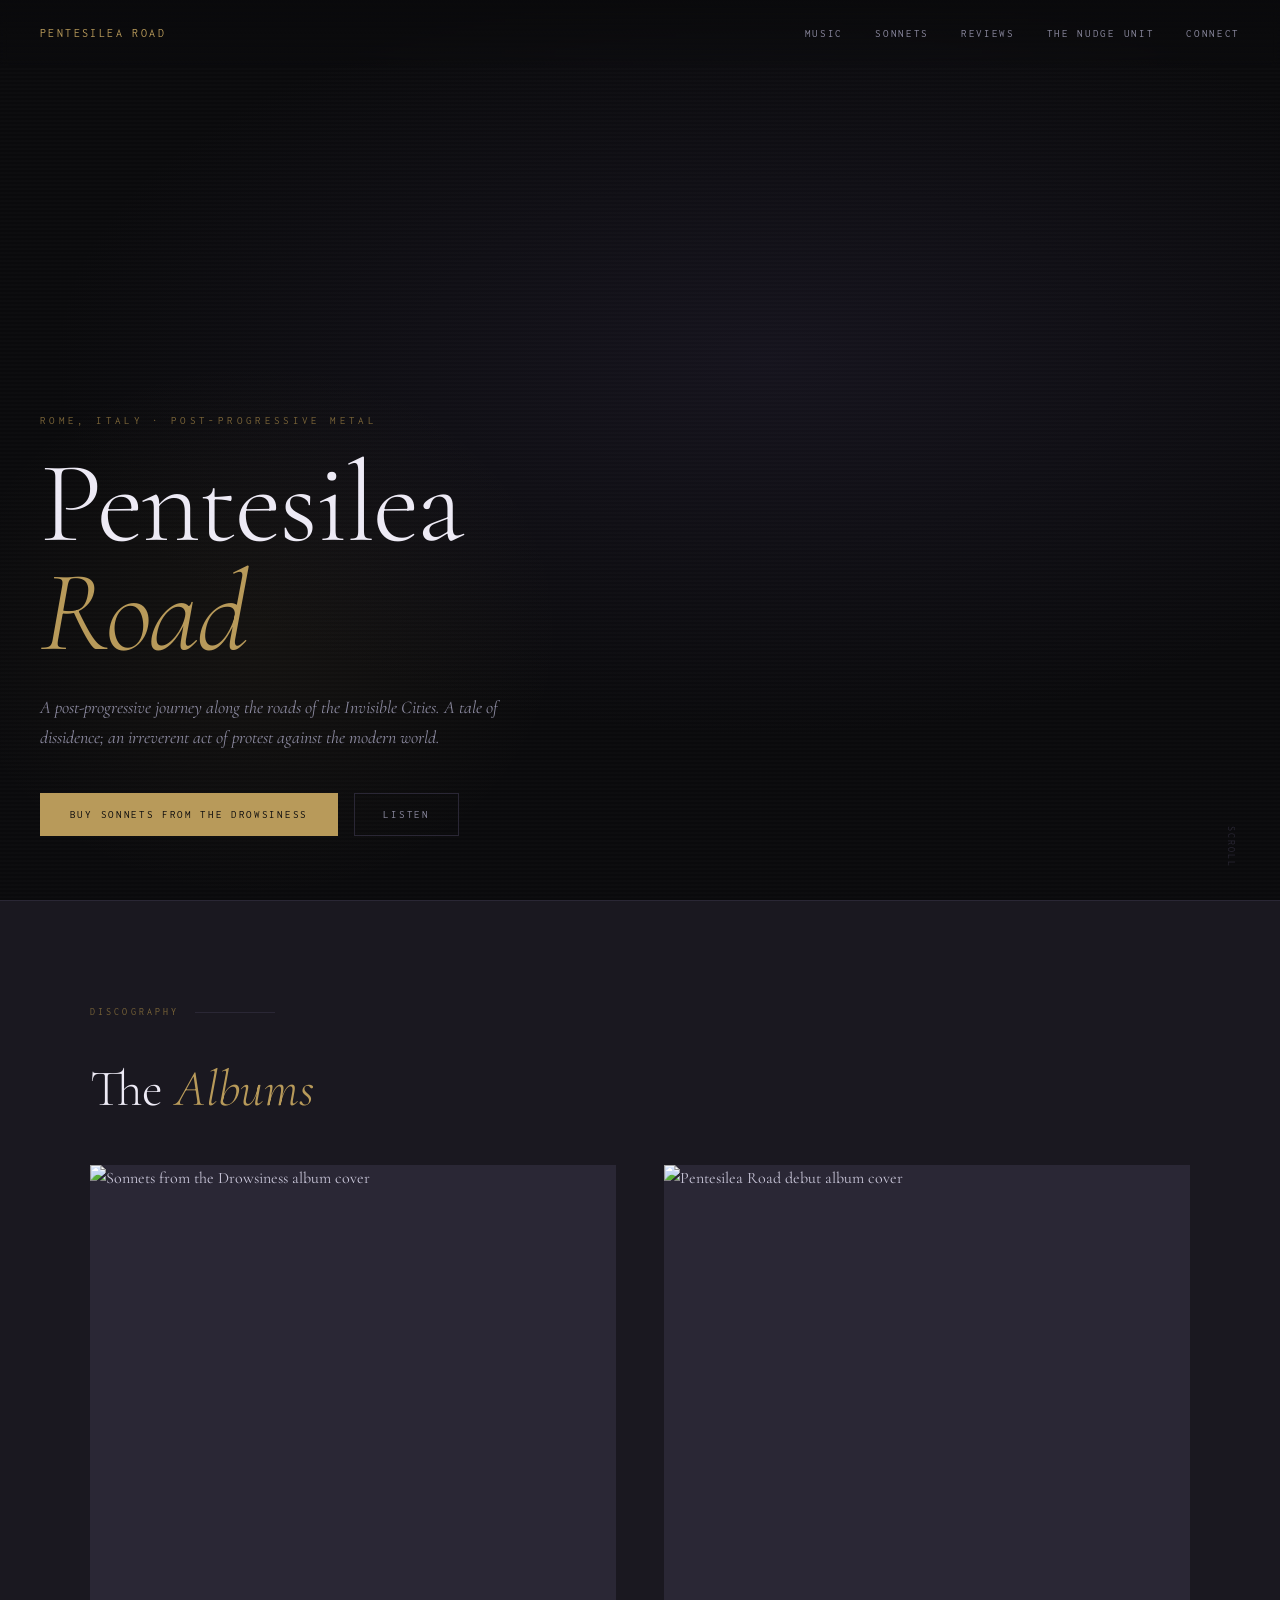
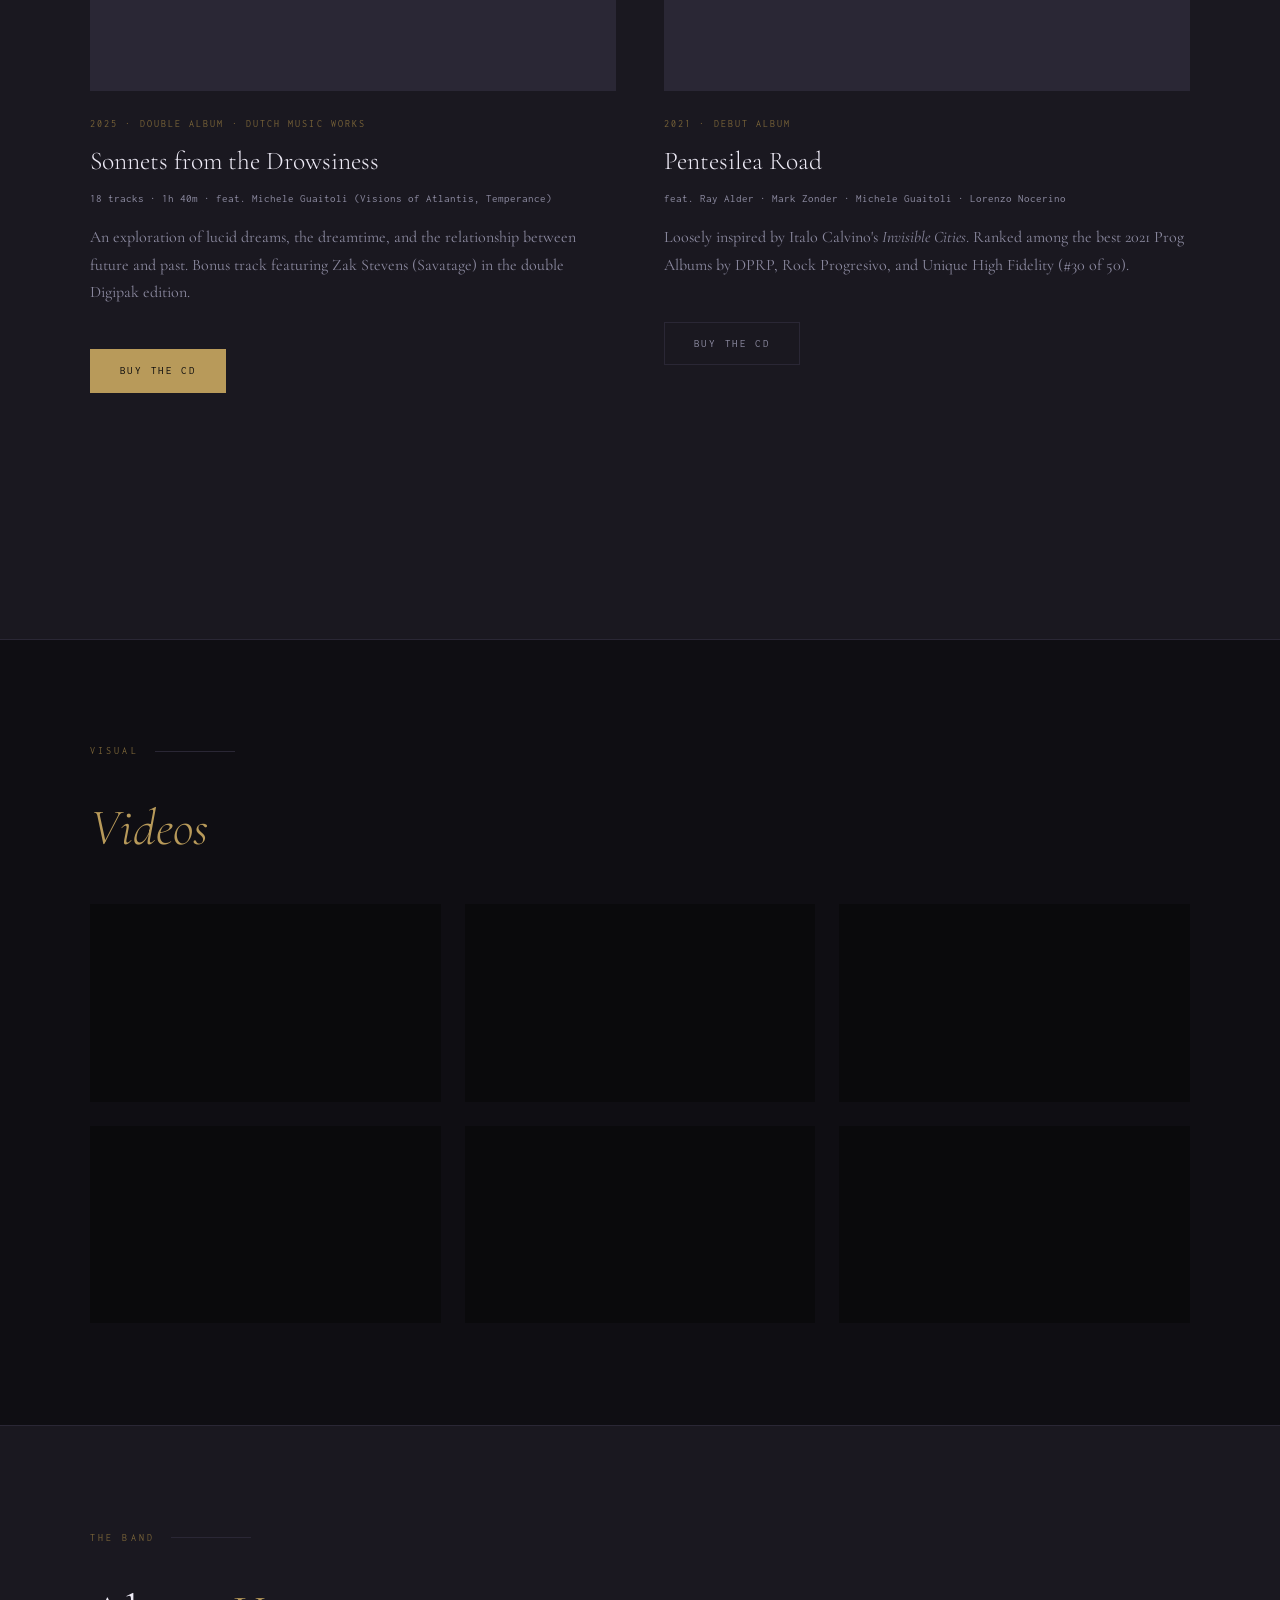
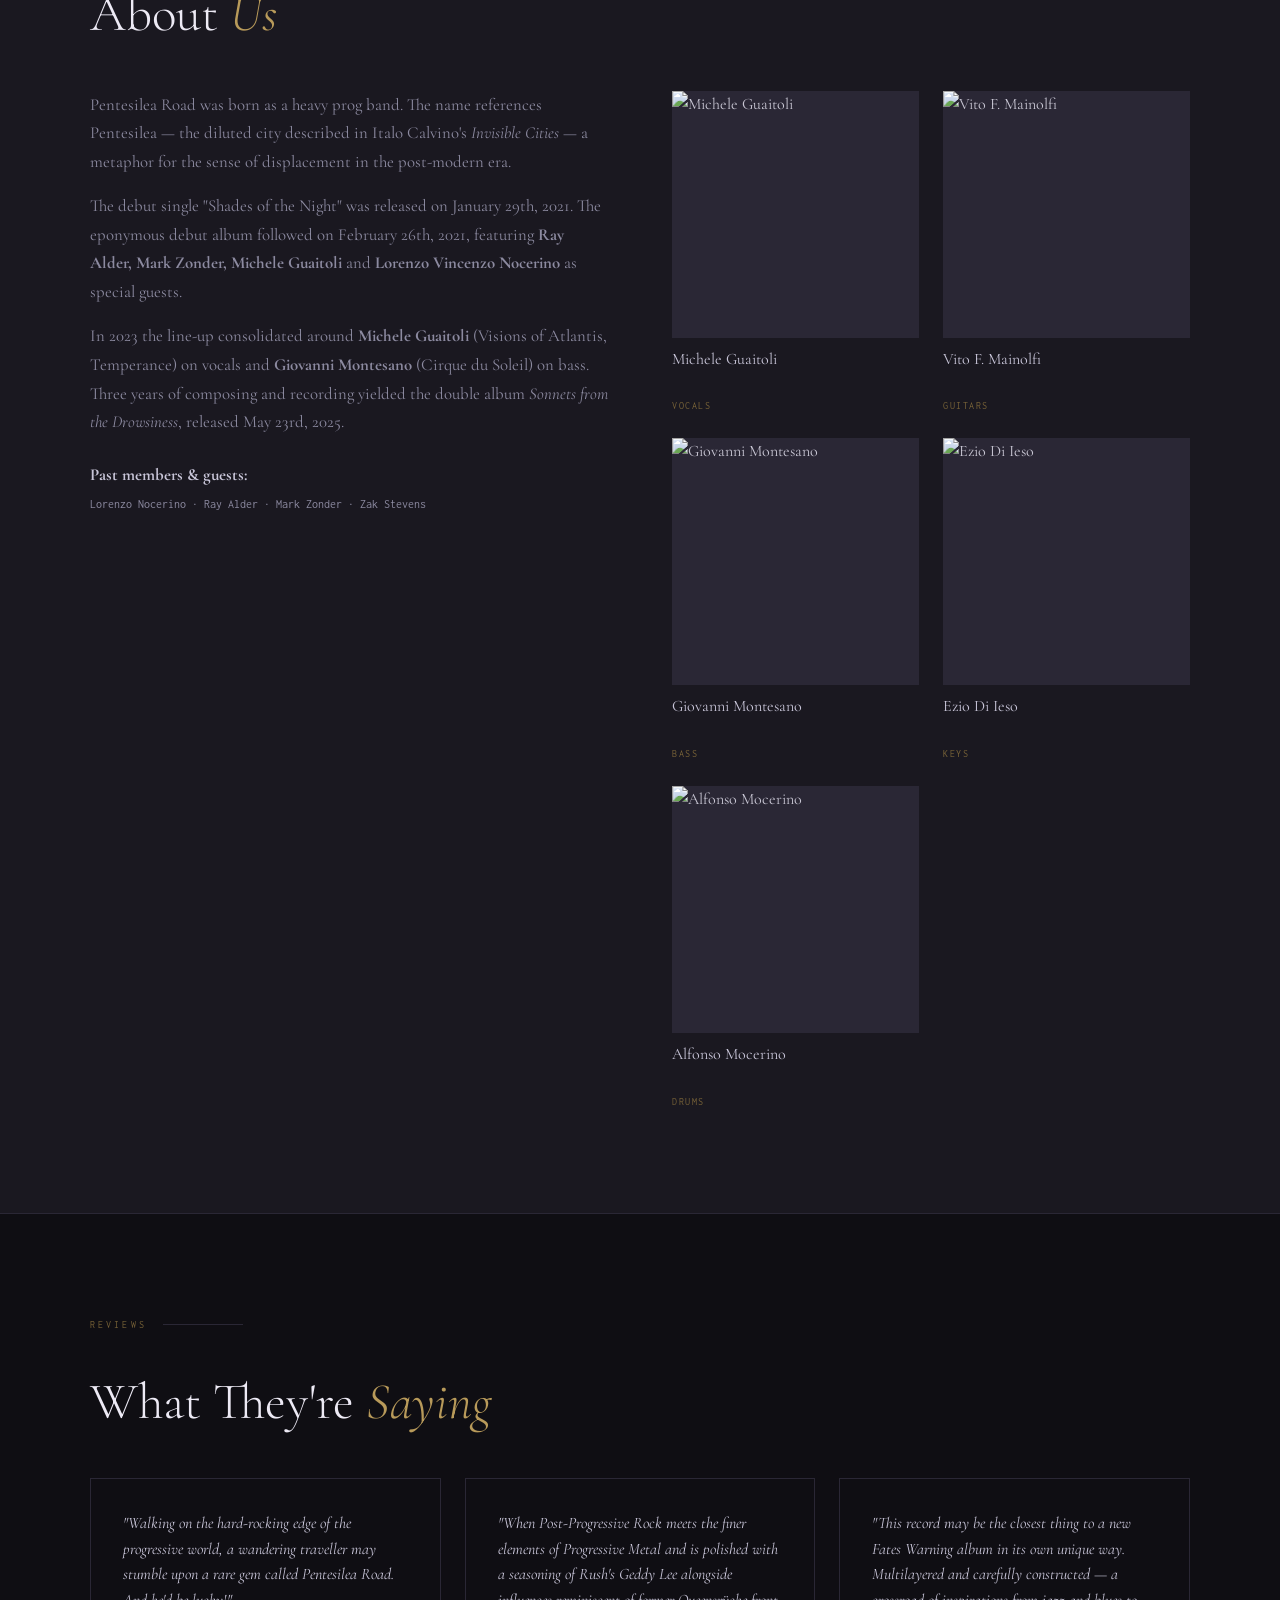
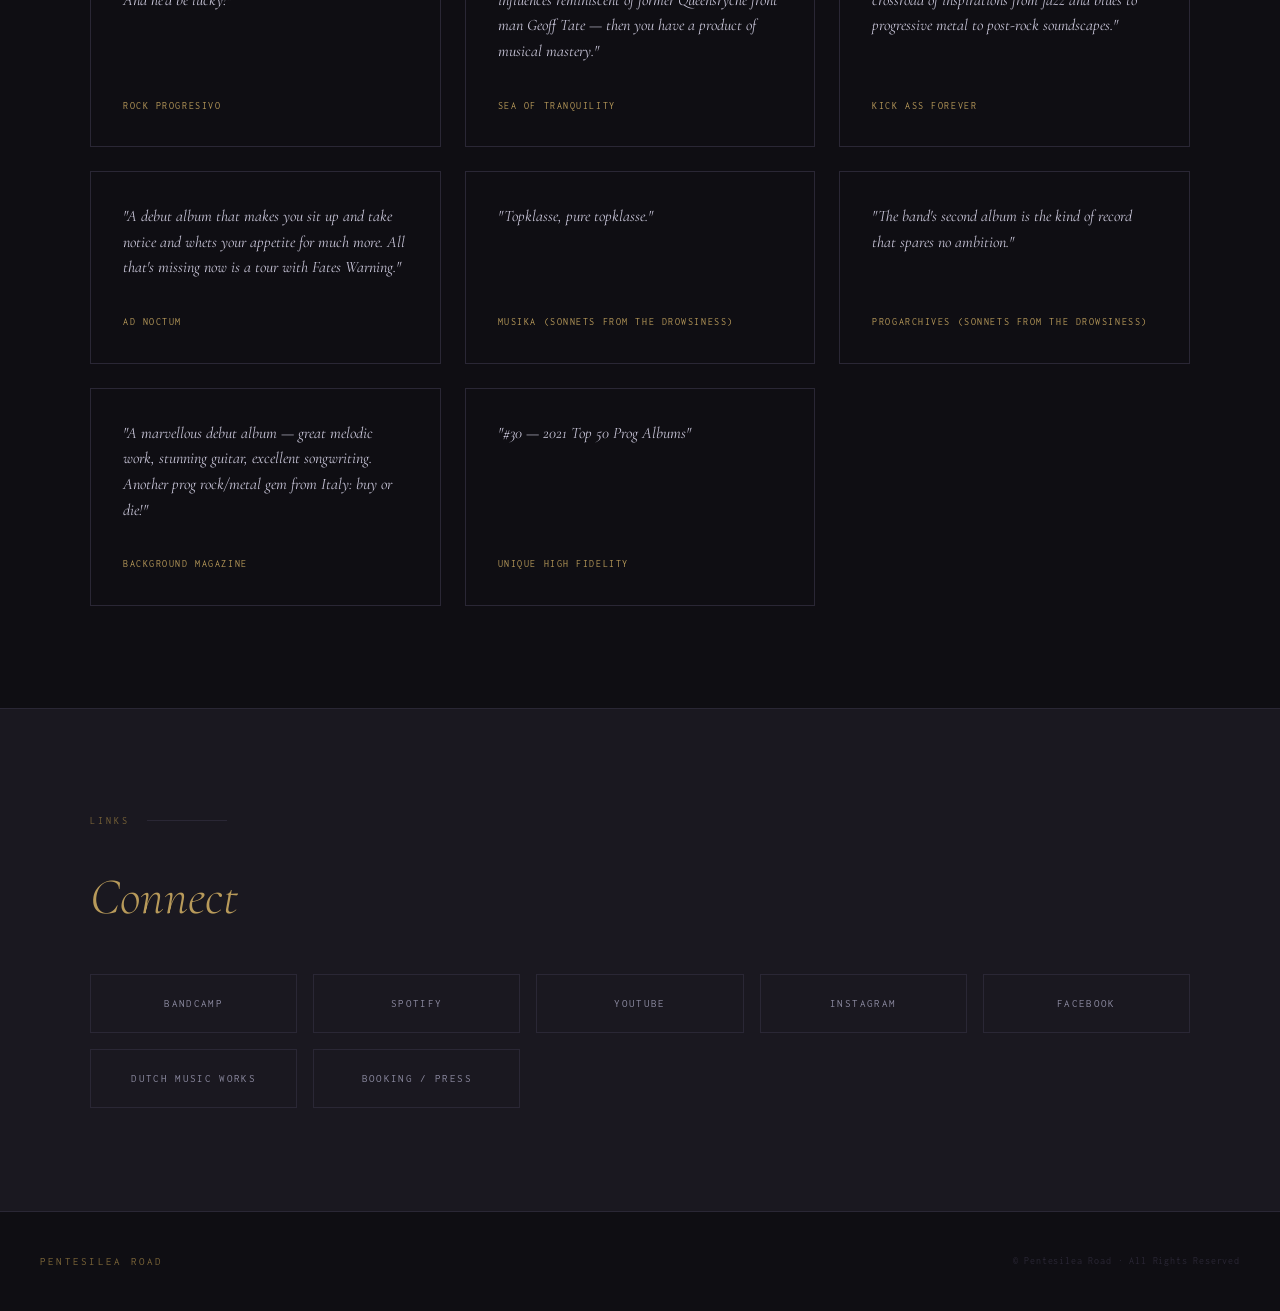
==== index.html @ 04c67baa "Add files via upload" ====
<!DOCTYPE html>
<html lang="en">
<head>
  <meta charset="UTF-8" />
  <meta name="viewport" content="width=device-width, initial-scale=1.0" />
  <meta name="description" content="Pentesilea Road — Post-progressive metal from Rome, Italy. A journey along the roads of the Invisible Cities." />
  <meta property="og:title" content="Pentesilea Road" />
  <meta property="og:description" content="A post-progressive journey along the roads of the Invisible Cities." />
  <title>Pentesilea Road</title>

  <link rel="preconnect" href="https://fonts.googleapis.com" />
  <link rel="preconnect" href="https://fonts.gstatic.com" crossorigin />
  <link href="https://fonts.googleapis.com/css2?family=Cormorant+Garamond:ital,wght@0,300;0,400;0,600;1,300;1,400&family=Inconsolata:wght@300;400&display=swap" rel="stylesheet" />

  <style>
    /* ── TOKENS ── */
    :root {
      --ink:      #0a0a0c;
      --paper:    #0f0e13;
      --mist:     #1a1820;
      --ghost:    #2a2735;
      --silver:   #8c8aa0;
      --pale:     #c8c5d8;
      --white:    #edeaf5;
      --gold:     #b89a5a;
      --gold-dim: #7a6438;
      --accent:   #4a3f6b;

      --serif:  'Cormorant Garamond', Georgia, serif;
      --mono:   'Inconsolata', monospace;

      --gap: clamp(3rem, 8vw, 7rem);
    }

    /* ── RESET ── */
    *, *::before, *::after { box-sizing: border-box; margin: 0; padding: 0; }
    html { scroll-behavior: smooth; }
    body {
      background: var(--paper);
      color: var(--pale);
      font-family: var(--serif);
      font-size: clamp(1rem, 1.1vw, 1.15rem);
      line-height: 1.7;
      -webkit-font-smoothing: antialiased;
    }
    img { display: block; max-width: 100%; }
    a { color: var(--gold); text-decoration: none; transition: color .2s; }
    a:hover { color: var(--white); }

    /* ── NAV ── */
    nav {
      position: fixed; top: 0; left: 0; right: 0; z-index: 100;
      display: flex; align-items: center; justify-content: space-between;
      padding: 1.2rem 2.5rem;
      background: linear-gradient(to bottom, rgba(10,10,12,.95) 0%, transparent 100%);
      backdrop-filter: blur(4px);
    }
    .nav-logo {
      font-family: var(--mono);
      font-size: .75rem;
      letter-spacing: .2em;
      text-transform: uppercase;
      color: var(--gold);
    }
    .nav-links {
      display: flex; gap: 2rem; list-style: none;
    }
    .nav-links a {
      font-family: var(--mono);
      font-size: .7rem;
      letter-spacing: .15em;
      text-transform: uppercase;
      color: var(--silver);
    }
    .nav-links a:hover { color: var(--white); }

    /* ── HERO ── */
    #hero {
      min-height: 100svh;
      display: flex; flex-direction: column;
      justify-content: flex-end;
      padding: 0 2.5rem 4rem;
      position: relative;
      overflow: hidden;
    }
    .hero-bg {
      position: absolute; inset: 0;
      background:
        radial-gradient(ellipse 80% 60% at 60% 40%, rgba(74,63,107,.18) 0%, transparent 70%),
        radial-gradient(ellipse 40% 50% at 20% 70%, rgba(184,154,90,.06) 0%, transparent 60%),
        var(--ink);
    }
    /* Subtle animated shimmer */
    .hero-bg::after {
      content: '';
      position: absolute; inset: 0;
      background: repeating-linear-gradient(
        0deg,
        transparent,
        transparent 2px,
        rgba(255,255,255,.012) 2px,
        rgba(255,255,255,.012) 4px
      );
      pointer-events: none;
    }
    .hero-content { position: relative; max-width: 900px; }
    .hero-eyebrow {
      font-family: var(--mono);
      font-size: .7rem;
      letter-spacing: .3em;
      text-transform: uppercase;
      color: var(--gold-dim);
      margin-bottom: 1.2rem;
    }
    h1 {
      font-size: clamp(3.5rem, 9vw, 8rem);
      font-weight: 300;
      line-height: .95;
      letter-spacing: -.02em;
      color: var(--white);
      margin-bottom: 1.5rem;
    }
    h1 em {
      font-style: italic;
      color: var(--gold);
    }
    .hero-tagline {
      font-size: clamp(1rem, 1.4vw, 1.25rem);
      font-style: italic;
      color: var(--silver);
      max-width: 520px;
      margin-bottom: 2.5rem;
    }
    .hero-ctas { display: flex; gap: 1rem; flex-wrap: wrap; }
    .btn {
      display: inline-block;
      padding: .7rem 1.8rem;
      font-family: var(--mono);
      font-size: .7rem;
      letter-spacing: .15em;
      text-transform: uppercase;
      border: 1px solid;
      transition: background .2s, color .2s, border-color .2s;
    }
    .btn-primary {
      background: var(--gold);
      border-color: var(--gold);
      color: var(--ink);
    }
    .btn-primary:hover {
      background: var(--white);
      border-color: var(--white);
      color: var(--ink);
    }
    .btn-ghost {
      background: transparent;
      border-color: var(--ghost);
      color: var(--silver);
    }
    .btn-ghost:hover {
      border-color: var(--pale);
      color: var(--white);
    }
    .hero-scroll {
      position: absolute; bottom: 2rem; right: 2.5rem;
      font-family: var(--mono); font-size: .65rem;
      letter-spacing: .2em; text-transform: uppercase;
      color: var(--ghost);
      writing-mode: vertical-rl;
    }

    /* ── SECTIONS ── */
    section { padding: var(--gap) 2.5rem; }
    .section-inner { max-width: 1100px; margin: 0 auto; }
    .section-label {
      font-family: var(--mono);
      font-size: .65rem;
      letter-spacing: .3em;
      text-transform: uppercase;
      color: var(--gold-dim);
      margin-bottom: 2.5rem;
      display: flex; align-items: center; gap: 1rem;
    }
    .section-label::after {
      content: '';
      flex: 1; max-width: 80px;
      height: 1px;
      background: var(--ghost);
    }
    h2 {
      font-size: clamp(2rem, 4vw, 3.2rem);
      font-weight: 300;
      line-height: 1.1;
      color: var(--white);
      margin-bottom: 1.5rem;
    }
    h2 em { font-style: italic; color: var(--gold); }
    h3 {
      font-size: clamp(1.1rem, 1.6vw, 1.4rem);
      font-weight: 400;
      color: var(--pale);
      margin-bottom: .5rem;
    }
    p { color: var(--silver); margin-bottom: 1rem; }
    p:last-child { margin-bottom: 0; }

    /* divider */
    .divider {
      border: none;
      border-top: 1px solid var(--ghost);
      margin: 0;
    }

    /* ── ALBUMS ── */
    #music { background: var(--mist); }
    .albums-grid {
      display: grid;
      grid-template-columns: 1fr 1fr;
      gap: 3rem;
      margin-top: 3rem;
    }
    .album-card { display: flex; flex-direction: column; gap: 1.5rem; }
    .album-cover {
      aspect-ratio: 1;
      background: var(--ghost);
      overflow: hidden;
      position: relative;
    }
    .album-cover img { width: 100%; height: 100%; object-fit: cover; transition: transform .4s; }
    .album-card:hover .album-cover img { transform: scale(1.03); }
    .album-tag {
      font-family: var(--mono);
      font-size: .65rem;
      letter-spacing: .2em;
      text-transform: uppercase;
      color: var(--gold-dim);
      margin-bottom: .4rem;
    }
    .album-title {
      font-size: clamp(1.3rem, 2vw, 1.9rem);
      font-weight: 300;
      color: var(--white);
      margin-bottom: .4rem;
    }
    .album-meta { font-family: var(--mono); font-size: .7rem; color: var(--silver); margin-bottom: 1rem; }

    /* Bandcamp embeds */
    .bc-embed { width: 100%; border: 0; background: transparent; }

    /* ── VIDEOS ── */
    #videos { background: var(--paper); }
    .videos-grid {
      display: grid;
      grid-template-columns: repeat(auto-fill, minmax(300px, 1fr));
      gap: 1.5rem;
      margin-top: 3rem;
    }
    .video-wrap {
      position: relative;
      padding-bottom: 56.25%;
      background: var(--ink);
    }
    .video-wrap iframe {
      position: absolute; inset: 0;
      width: 100%; height: 100%;
      border: 0;
    }

    /* ── ABOUT ── */
    #about { background: var(--mist); }
    .about-grid {
      display: grid;
      grid-template-columns: 1fr 1fr;
      gap: 4rem;
      align-items: start;
      margin-top: 3rem;
    }
    .about-text p { font-size: 1.05rem; }
    .members-grid {
      display: grid;
      grid-template-columns: 1fr 1fr;
      gap: 1.5rem;
    }
    .member { display: flex; flex-direction: column; gap: .5rem; }
    .member-photo {
      aspect-ratio: 1;
      background: var(--ghost);
      overflow: hidden;
    }
    .member-photo img { width: 100%; height: 100%; object-fit: cover; filter: grayscale(30%); transition: filter .3s; }
    .member:hover .member-photo img { filter: grayscale(0%); }
    .member-name {
      font-size: 1rem;
      font-weight: 400;
      color: var(--pale);
    }
    .member-role {
      font-family: var(--mono);
      font-size: .65rem;
      letter-spacing: .15em;
      text-transform: uppercase;
      color: var(--gold-dim);
    }

    /* ── PRESS ── */
    #press { background: var(--paper); }
    .reviews-grid {
      display: grid;
      grid-template-columns: repeat(auto-fill, minmax(320px, 1fr));
      gap: 1.5rem;
      margin-top: 3rem;
    }
    .review-card {
      border: 1px solid var(--ghost);
      padding: 2rem;
      display: flex;
      flex-direction: column;
      gap: 1rem;
      transition: border-color .2s;
    }
    .review-card:hover { border-color: var(--accent); }
    .review-quote {
      font-style: italic;
      color: var(--pale);
      font-size: 1rem;
      line-height: 1.6;
      flex: 1;
    }
    .review-source {
      font-family: var(--mono);
      font-size: .65rem;
      letter-spacing: .15em;
      text-transform: uppercase;
      color: var(--gold-dim);
    }

    /* ── LINKS / CONNECT ── */
    #connect { background: var(--mist); }
    .connect-grid {
      display: grid;
      grid-template-columns: repeat(auto-fill, minmax(180px, 1fr));
      gap: 1rem;
      margin-top: 3rem;
    }
    .connect-link {
      display: flex;
      align-items: center;
      justify-content: center;
      padding: 1.2rem;
      border: 1px solid var(--ghost);
      font-family: var(--mono);
      font-size: .7rem;
      letter-spacing: .12em;
      text-transform: uppercase;
      color: var(--silver);
      transition: border-color .2s, color .2s, background .2s;
      text-align: center;
    }
    .connect-link:hover {
      border-color: var(--gold-dim);
      color: var(--gold);
      background: rgba(184,154,90,.05);
    }

    /* ── FOOTER ── */
    footer {
      padding: 2.5rem;
      display: flex;
      align-items: center;
      justify-content: space-between;
      flex-wrap: wrap;
      gap: 1rem;
      border-top: 1px solid var(--ghost);
    }
    .footer-logo {
      font-family: var(--mono);
      font-size: .7rem;
      letter-spacing: .2em;
      text-transform: uppercase;
      color: var(--gold-dim);
    }
    .footer-note {
      font-family: var(--mono);
      font-size: .65rem;
      color: var(--ghost);
      letter-spacing: .08em;
    }

    /* ── RESPONSIVE ── */
    @media (max-width: 768px) {
      nav { padding: 1rem 1.2rem; }
      .nav-links { display: none; }
      section { padding: var(--gap) 1.2rem; }
      h1 { font-size: clamp(2.8rem, 12vw, 5rem); }
      .albums-grid { grid-template-columns: 1fr; }
      .about-grid { grid-template-columns: 1fr; }
      .members-grid { grid-template-columns: 1fr 1fr; }
      footer { flex-direction: column; align-items: flex-start; }
    }

    @media (prefers-reduced-motion: reduce) {
      * { transition: none !important; }
    }
  </style>
</head>
<body>

  <!-- NAV -->
  <nav>
    <span class="nav-logo">Pentesilea Road</span>
    <ul class="nav-links">
      <li><a href="#music">Music</a></li>
      <li><a href="sonnets.html">Sonnets</a></li>
      <li><a href="reviews.html">Reviews</a></li>
      <li><a href="nudge.html">The Nudge Unit</a></li>
      <li><a href="#connect">Connect</a></li>
    </ul>
  </nav>

  <!-- HERO -->
  <section id="hero">
    <div class="hero-bg"></div>
    <div class="hero-content">
      <p class="hero-eyebrow">Rome, Italy · Post-Progressive Metal</p>
      <h1>Pentesilea<br /><em>Road</em></h1>
      <p class="hero-tagline">A post-progressive journey along the roads of the Invisible Cities. A tale of dissidence; an irreverent act of protest against the modern world.</p>
      <div class="hero-ctas">
        <a href="https://tinyurl.com/23d5h2vu" class="btn btn-primary" target="_blank" rel="noopener">Buy Sonnets from the Drowsiness</a>
        <a href="#music" class="btn btn-ghost">Listen</a>
      </div>
    </div>
    <span class="hero-scroll">Scroll</span>
  </section>

  <hr class="divider" />

  <!-- MUSIC -->
  <section id="music">
    <div class="section-inner">
      <p class="section-label">Discography</p>
      <h2>The <em>Albums</em></h2>

      <div class="albums-grid">

        <!-- Album 2 -->
        <div class="album-card">
          <div class="album-cover">
            <img
              src="https://images.zoogletools.com/s:bzglfiles/u/860044/b3a50602b70fbba08e88006e8df9d8318555b985/original/copertina-firmares.jpg/!!/b%3AW1sicmVzaXplIixbNjAwLG51bGwseyJ3aXRob3V0RW5sYXJnZW1lbnQiOnRydWUsImZpdCI6Im91dHNpZGUifV1dXQ%3D%3D/meta%3AeyJzcmNCdWNrZXQiOiJiemdsZmlsZXMifQ%3D%3D.jpg"
              alt="Sonnets from the Drowsiness album cover"
              loading="lazy"
            />
          </div>
          <div>
            <p class="album-tag">2025 · Double Album · Dutch Music Works</p>
            <p class="album-title">Sonnets from the Drowsiness</p>
            <p class="album-meta">18 tracks · 1h 40m · feat. Michele Guaitoli (Visions of Atlantis, Temperance)</p>
            <p>An exploration of lucid dreams, the dreamtime, and the relationship between future and past. Bonus track featuring Zak Stevens (Savatage) in the double Digipak edition.</p>
            <br />
            <a href="https://tinyurl.com/23d5h2vu" class="btn btn-primary" target="_blank" rel="noopener">Buy the CD</a>
          </div>
          <!-- Bandcamp embed – Sonnets from the Drowsiness -->
          <iframe class="bc-embed" style="height:120px;"
            src="https://bandcamp.com/EmbeddedPlayer/album=3432744197/size=large/bgcol=0f0e13/linkcol=b89a5a/tracklist=false/artwork=none/transparent=true/"
            seamless>
            <a href="https://pentesilearoad.bandcamp.com/album/sonnets-from-the-drowsiness">Sonnets from the Drowsiness by Pentesilea Road</a>
          </iframe>
        </div>

        <!-- Album 1 -->
        <div class="album-card">
          <div class="album-cover">
            <img
              src="https://images.zoogletools.com/s:bzglfiles/u/860044/60381847bd4215fa5ab5c5ee4e37165676576313/original/pentesilea-road-cover-design-1font.jpg/!!/b%3AW1sicmVzaXplIiwxMDAwXSxbIm1heCJdLFsid2UiXV0%3D/meta%3AeyJzcmNCdWNrZXQiOiJiemdsZmlsZXMifQ%3D%3D.jpg"
              alt="Pentesilea Road debut album cover"
              loading="lazy"
            />
          </div>
          <div>
            <p class="album-tag">2021 · Debut Album</p>
            <p class="album-title">Pentesilea Road</p>
            <p class="album-meta">feat. Ray Alder · Mark Zonder · Michele Guaitoli · Lorenzo Nocerino</p>
            <p>Loosely inspired by Italo Calvino's <em>Invisible Cities</em>. Ranked among the best 2021 Prog Albums by DPRP, Rock Progresivo, and Unique High Fidelity (#30 of 50).</p>
            <br />
            <a href="https://tinyurl.com/sk8wsvej" class="btn btn-ghost" target="_blank" rel="noopener">Buy the CD</a>
          </div>
          <!-- Bandcamp embed – debut -->
          <iframe class="bc-embed" style="height:120px;"
            src="https://bandcamp.com/EmbeddedPlayer/album=2690175600/size=large/bgcol=0f0e13/linkcol=b89a5a/tracklist=false/artwork=none/transparent=true/"
            seamless>
            <a href="https://pentesilearoad.bandcamp.com/album/pentesilea-road-2">Pentesilea Road by Pentesilea Road</a>
          </iframe>
        </div>

      </div>
    </div>
  </section>

  <hr class="divider" />

  <!-- VIDEOS -->
  <section id="videos">
    <div class="section-inner">
      <p class="section-label">Visual</p>
      <h2><em>Videos</em></h2>
      <div class="videos-grid">
        <div class="video-wrap">
          <iframe src="https://www.youtube.com/embed/WJPYVXyst-4" title="Echo of Silence" allowfullscreen loading="lazy"></iframe>
        </div>
        <div class="video-wrap">
          <iframe src="https://www.youtube.com/embed/Q58lrtntFLg" title="The Geometry of Nothing" allowfullscreen loading="lazy"></iframe>
        </div>
        <div class="video-wrap">
          <iframe src="https://www.youtube.com/embed/pPWHBMdlcDg" title="Worlds Apart" allowfullscreen loading="lazy"></iframe>
        </div>
        <div class="video-wrap">
          <iframe src="https://www.youtube.com/embed/VOG1pY7KmU4" title="Pentesilea Road video" allowfullscreen loading="lazy"></iframe>
        </div>
        <div class="video-wrap">
          <iframe src="https://www.youtube.com/embed/o7Qin9us2KM" title="Pentesilea Road video 2" allowfullscreen loading="lazy"></iframe>
        </div>
        <div class="video-wrap">
          <iframe src="https://www.youtube.com/embed/seHGbrCImj4" title="Pentesilea Road video 3" allowfullscreen loading="lazy"></iframe>
        </div>
      </div>
    </div>
  </section>

  <hr class="divider" />

  <!-- ABOUT -->
  <section id="about">
    <div class="section-inner">
      <p class="section-label">The Band</p>
      <h2>About <em>Us</em></h2>
      <div class="about-grid">
        <div class="about-text">
          <p>Pentesilea Road was born as a heavy prog band. The name references Pentesilea — the diluted city described in Italo Calvino's <em>Invisible Cities</em> — a metaphor for the sense of displacement in the post-modern era.</p>
          <p>The debut single "Shades of the Night" was released on January 29th, 2021. The eponymous debut album followed on February 26th, 2021, featuring <strong>Ray Alder, Mark Zonder, Michele Guaitoli</strong> and <strong>Lorenzo Vincenzo Nocerino</strong> as special guests.</p>
          <p>In 2023 the line-up consolidated around <strong>Michele Guaitoli</strong> (Visions of Atlantis, Temperance) on vocals and <strong>Giovanni Montesano</strong> (Cirque du Soleil) on bass. Three years of composing and recording yielded the double album <em>Sonnets from the Drowsiness</em>, released May 23rd, 2025.</p>
          <p style="margin-top:1.5rem;">
            <strong style="color:var(--pale);">Past members &amp; guests:</strong><br />
            <span style="font-family:var(--mono);font-size:.75rem;color:var(--silver);">Lorenzo Nocerino · Ray Alder · Mark Zonder · Zak Stevens</span>
          </p>
        </div>
        <div class="members-grid">
          <div class="member">
            <div class="member-photo">
              <img src="https://images.zoogletools.com/s:bzglfiles/u/860044/aa412afa196dfb5394b52677633bf2da2cb2d392/original/michele-b-w-retouch.jpg/!!/b%3AW1siZXh0cmFjdCIseyJsZWZ0Ijo5LCJ0b3AiOjM5MSwid2lkdGgiOjMyMzQsImhlaWdodCI6MzIzNH1dLFsicmVzaXplIiwzMzBdLFsibWF4Il0sWyJ3ZSJdXQ%3D%3D/meta%3AeyJzcmNCdWNrZXQiOiJiemdsZmlsZXMifQ%3D%3D.jpg" alt="Michele Guaitoli" loading="lazy" />
            </div>
            <p class="member-name">Michele Guaitoli</p>
            <p class="member-role">Vocals</p>
          </div>
          <div class="member">
            <div class="member-photo">
              <img src="https://images.zoogletools.com/s:bzglfiles/u/860044/a7c5e1de6d5e96f5c92dbf3f3cdd8d3beb3390ff/original/vito2.jpg/!!/b%3AW1siZXh0cmFjdCIseyJsZWZ0IjozMjksInRvcCI6MCwid2lkdGgiOjEwNjYsImhlaWdodCI6MTA2Nn1dLFsicmVzaXplIiwzMzBdLFsibWF4Il0sWyJ3ZSJdXQ%3D%3D/meta%3AeyJzcmNCdWNrZXQiOiJiemdsZmlsZXMifQ%3D%3D.jpg" alt="Vito F. Mainolfi" loading="lazy" />
            </div>
            <p class="member-name">Vito F. Mainolfi</p>
            <p class="member-role">Guitars</p>
          </div>
          <div class="member">
            <div class="member-photo">
              <img src="https://images.zoogletools.com/s:bzglfiles/u/860044/e4ba51d1e04f813c9b0f95758c4548e69f94d3cc/original/giovanni1.jpg/!!/b%3AW1siZXh0cmFjdCIseyJsZWZ0IjoyNjcsInRvcCI6MCwid2lkdGgiOjEwNjYsImhlaWdodCI6MTA2Nn1dLFsicmVzaXplIiwzMzBdLFsibWF4Il0sWyJ3ZSJdXQ%3D%3D/meta%3AeyJzcmNCdWNrZXQiOiJiemdsZmlsZXMifQ%3D%3D.jpg" alt="Giovanni Montesano" loading="lazy" />
            </div>
            <p class="member-name">Giovanni Montesano</p>
            <p class="member-role">Bass</p>
          </div>
          <div class="member">
            <div class="member-photo">
              <img src="https://images.zoogletools.com/s:bzglfiles/u/860044/b37bc377e107bbc69d8f41c84bc4a30ca47b6f8b/original/img-0123.jpg/!!/b%3AW1siZXh0cmFjdCIseyJsZWZ0IjoyNTQsInRvcCI6MTUxOCwid2lkdGgiOjQ2MTYsImhlaWdodCI6NDYxNn1dLFsicmVzaXplIiwzMzBdLFsibWF4Il0sWyJ3ZSJdXQ%3D%3D/meta%3AeyJzcmNCdWNrZXQiOiJiemdsZmlsZXMifQ%3D%3D.jpg" alt="Ezio Di Ieso" loading="lazy" />
            </div>
            <p class="member-name">Ezio Di Ieso</p>
            <p class="member-role">Keys</p>
          </div>
          <div class="member">
            <div class="member-photo">
              <img src="https://images.zoogletools.com/s:bzglfiles/u/860044/52d69c6560690f161fb3267b08a2d24e4a0bcc01/original/alfo1.jpg/!!/b%3AW1siZXh0cmFjdCIseyJsZWZ0IjoxMDMyLCJ0b3AiOjQ1NSwid2lkdGgiOjI0ODQsImhlaWdodCI6MjQ4NH1dLFsicmVzaXplIiwzMzBdLFsibWF4Il0sWyJ3ZSJdXQ%3D%3D/meta%3AeyJzcmNCdWNrZXQiOiJiemdsZmlsZXMifQ%3D%3D.jpg" alt="Alfonso Mocerino" loading="lazy" />
            </div>
            <p class="member-name">Alfonso Mocerino</p>
            <p class="member-role">Drums</p>
          </div>
        </div>
      </div>
    </div>
  </section>

  <hr class="divider" />

  <!-- PRESS -->
  <section id="press">
    <div class="section-inner">
      <p class="section-label">Reviews</p>
      <h2>What They're <em>Saying</em></h2>
      <div class="reviews-grid">

        <div class="review-card">
          <p class="review-quote">"Walking on the hard-rocking edge of the progressive world, a wandering traveller may stumble upon a rare gem called Pentesilea Road. And he'd be lucky!"</p>
          <p class="review-source"><a href="https://www.musicarockprogresivo.wordpress.com/2021/11/30/pentesilea-road-pentesilea-road-album-review/" target="_blank" rel="noopener">Rock Progresivo</a></p>
        </div>

        <div class="review-card">
          <p class="review-quote">"When Post-Progressive Rock meets the finer elements of Progressive Metal and is polished with a seasoning of Rush's Geddy Lee alongside influences reminiscent of former Queensrÿche front man Geoff Tate — then you have a product of musical mastery."</p>
          <p class="review-source"><a href="https://www.seaoftranquility.org/reviews.php?op=showcontent&id=22905" target="_blank" rel="noopener">Sea of Tranquility</a></p>
        </div>

        <div class="review-card">
          <p class="review-quote">"This record may be the closest thing to a new Fates Warning album in its own unique way. Multilayered and carefully constructed — a crossroad of inspirations from jazz and blues to progressive metal to post-rock soundscapes."</p>
          <p class="review-source"><a href="https://kickassforever.com" target="_blank" rel="noopener">Kick Ass Forever</a></p>
        </div>

        <div class="review-card">
          <p class="review-quote">"A debut album that makes you sit up and take notice and whets your appetite for much more. All that's missing now is a tour with Fates Warning."</p>
          <p class="review-source"><a href="http://www.adnoctum.de" target="_blank" rel="noopener">Ad Noctum</a></p>
        </div>

        <div class="review-card">
          <p class="review-quote">"Topklasse, pure topklasse."</p>
          <p class="review-source"><a href="https://www.musika.be/2025/12/08/pentesilea-road-sonnets-from-the-drowsiness/" target="_blank" rel="noopener">Musika (Sonnets from the Drowsiness)</a></p>
        </div>

        <div class="review-card">
          <p class="review-quote">"The band's second album is the kind of record that spares no ambition."</p>
          <p class="review-source"><a href="https://www.progarchives.com/Review.asp?id=3221754" target="_blank" rel="noopener">Progarchives (Sonnets from the Drowsiness)</a></p>
        </div>

        <div class="review-card">
          <p class="review-quote">"A marvellous debut album — great melodic work, stunning guitar, excellent songwriting. Another prog rock/metal gem from Italy: buy or die!"</p>
          <p class="review-source"><a href="https://www.backgroundmagazine.nl/CDreviews/PentesileaRoadPentesileaRoad.html" target="_blank" rel="noopener">Background Magazine</a></p>
        </div>

        <div class="review-card">
          <p class="review-quote">"#30 — 2021 Top 50 Prog Albums"</p>
          <p class="review-source"><a href="https://uniquehighfidelity.wixsite.com/denimandleather/post/2021-top-50-prog-albums" target="_blank" rel="noopener">Unique High Fidelity</a></p>
        </div>

      </div>
    </div>
  </section>

  <hr class="divider" />

  <!-- CONNECT -->
  <section id="connect">
    <div class="section-inner">
      <p class="section-label">Links</p>
      <h2><em>Connect</em></h2>
      <div class="connect-grid">
        <a class="connect-link" href="https://pentesilearoad.bandcamp.com/" target="_blank" rel="noopener">Bandcamp</a>
        <a class="connect-link" href="https://open.spotify.com/artist/2dfuaABjoufPDGwPHAp090" target="_blank" rel="noopener">Spotify</a>
        <a class="connect-link" href="https://www.youtube.com/channel/UCKeoz8TsveQC6MOzQPysoKA" target="_blank" rel="noopener">YouTube</a>
        <a class="connect-link" href="https://instagram.com/pentesilearoad/" target="_blank" rel="noopener">Instagram</a>
        <a class="connect-link" href="https://www.facebook.com/pentesilearoad" target="_blank" rel="noopener">Facebook</a>
        <a class="connect-link" href="https://store.dutchmusicworks.com/product/pentesilea-road-sonnets-from-the-drowsiness-2cd" target="_blank" rel="noopener">Dutch Music Works</a>
        <a class="connect-link" href="mailto:info@pentesilearoad.com">Booking / Press</a>
      </div>
    </div>
  </section>

  <!-- FOOTER -->
  <footer>
    <span class="footer-logo">Pentesilea Road</span>
    <span class="footer-note">© Pentesilea Road · All Rights Reserved</span>
  </footer>

</body>
</html>
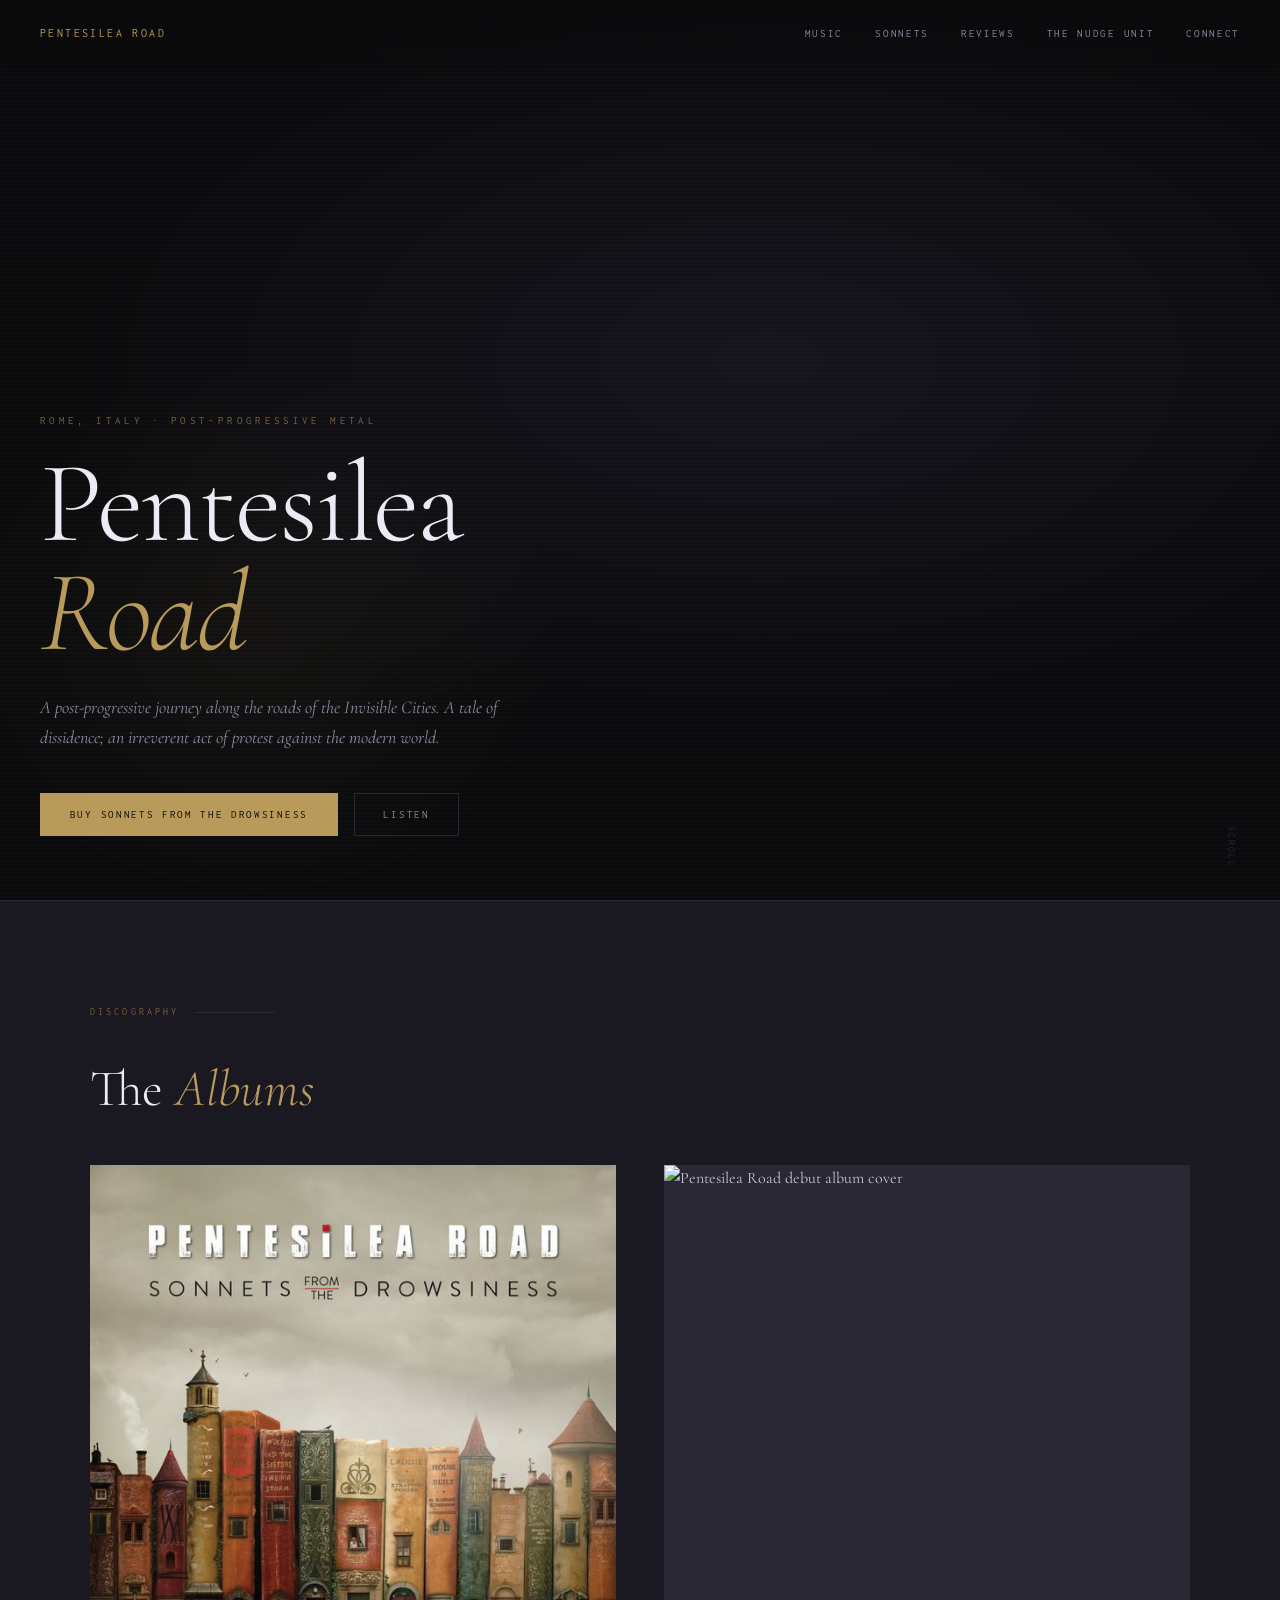
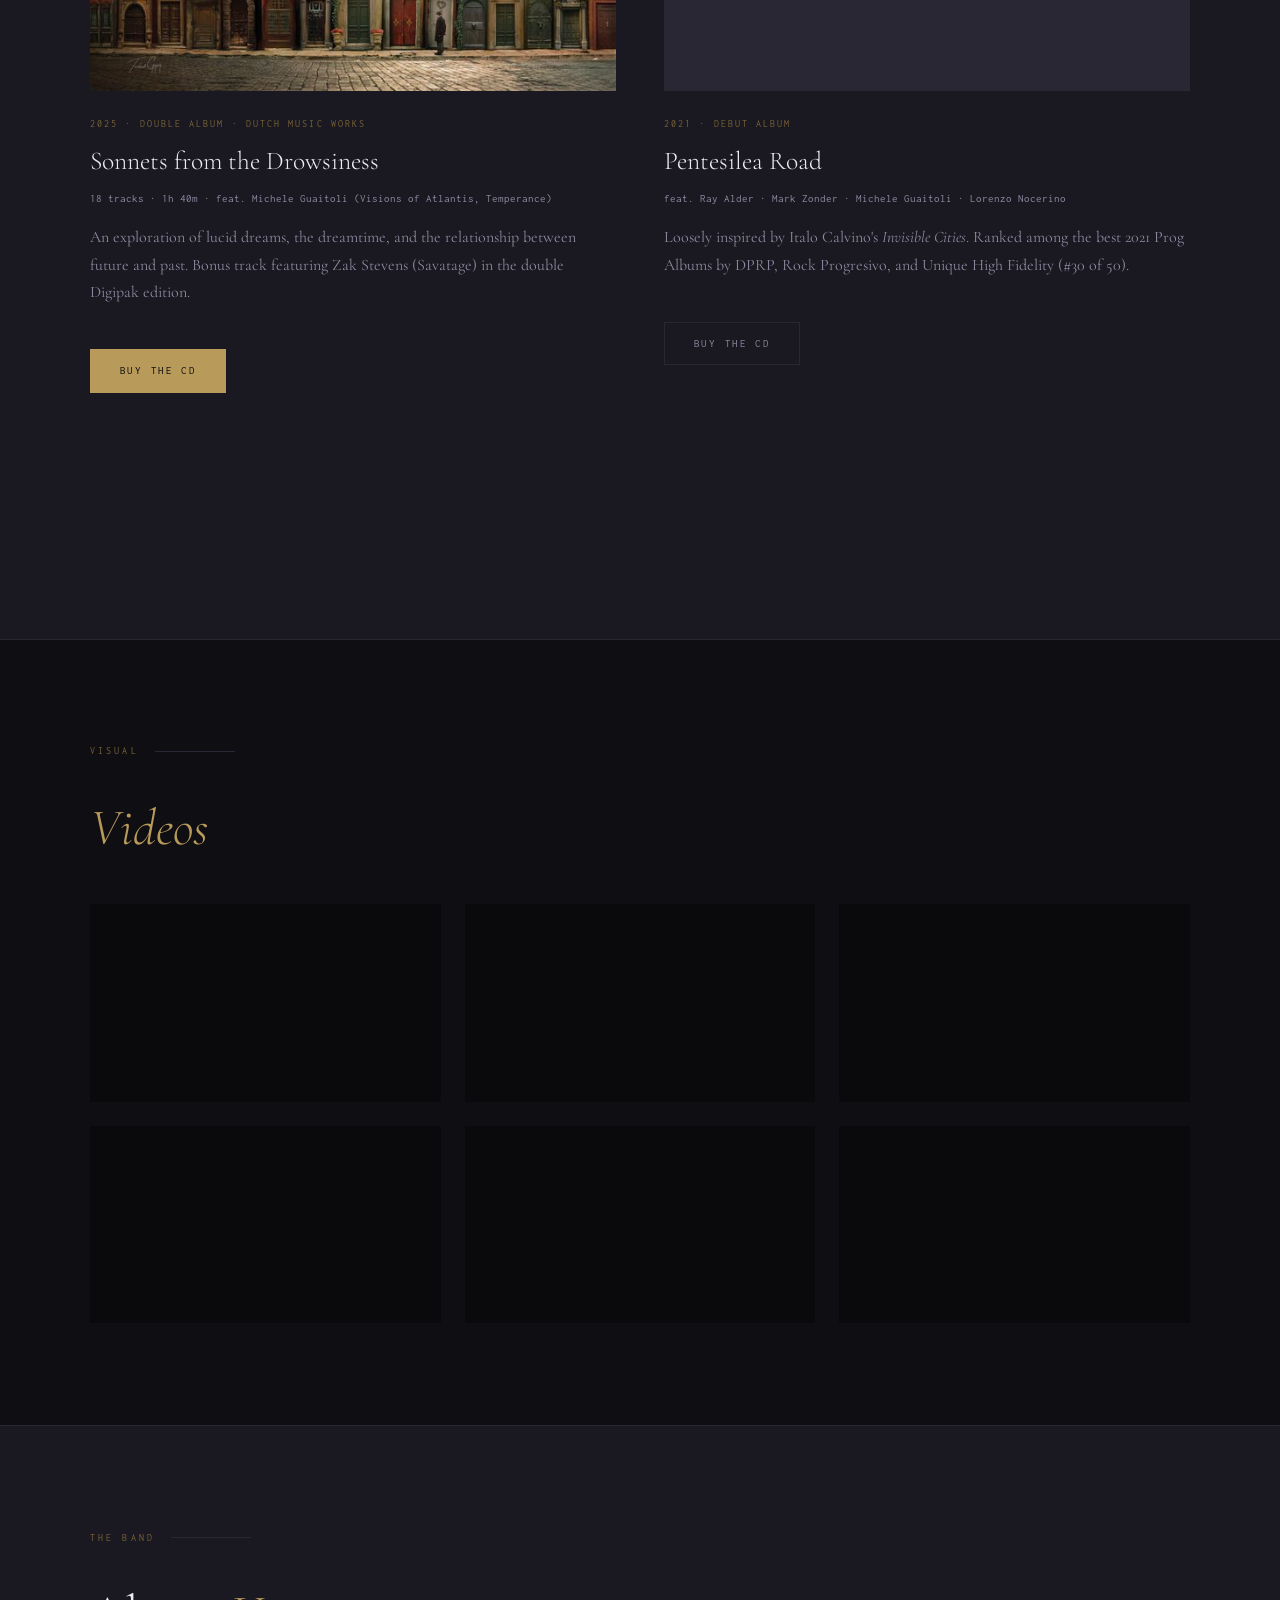
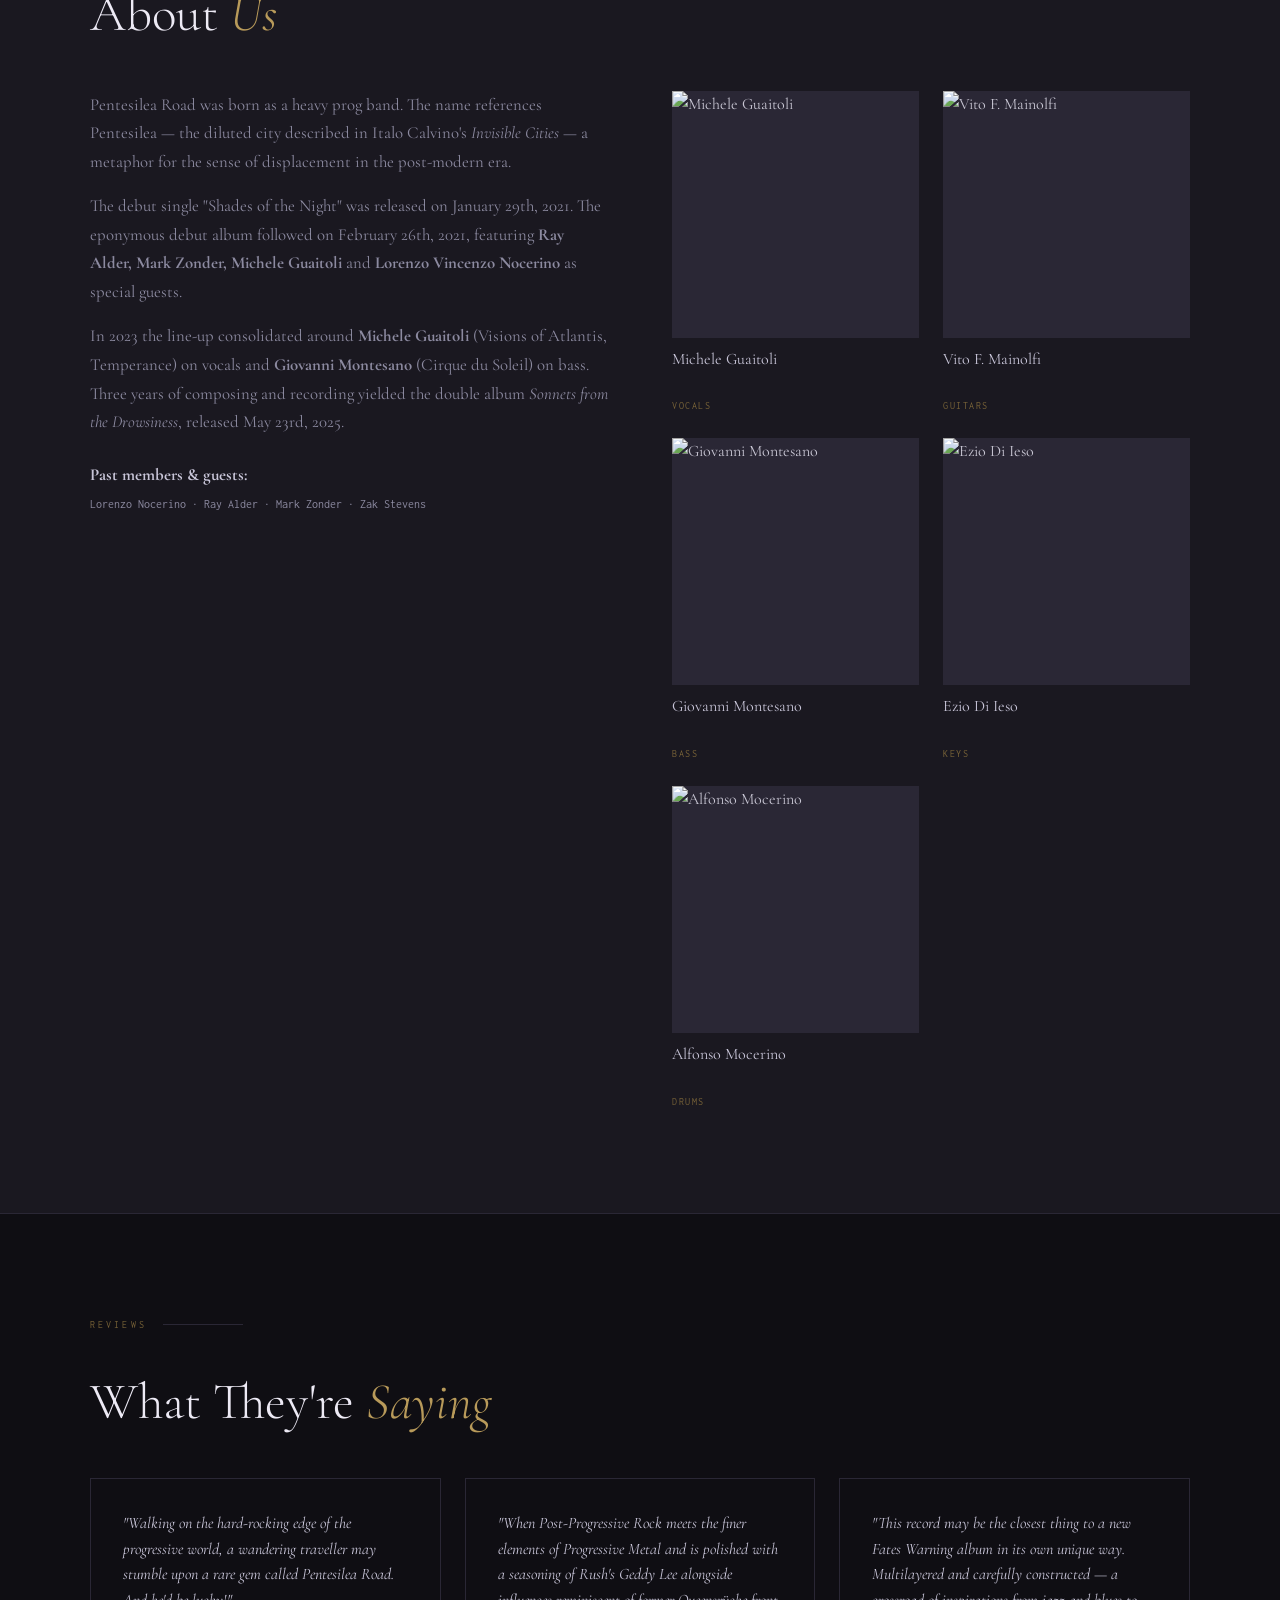
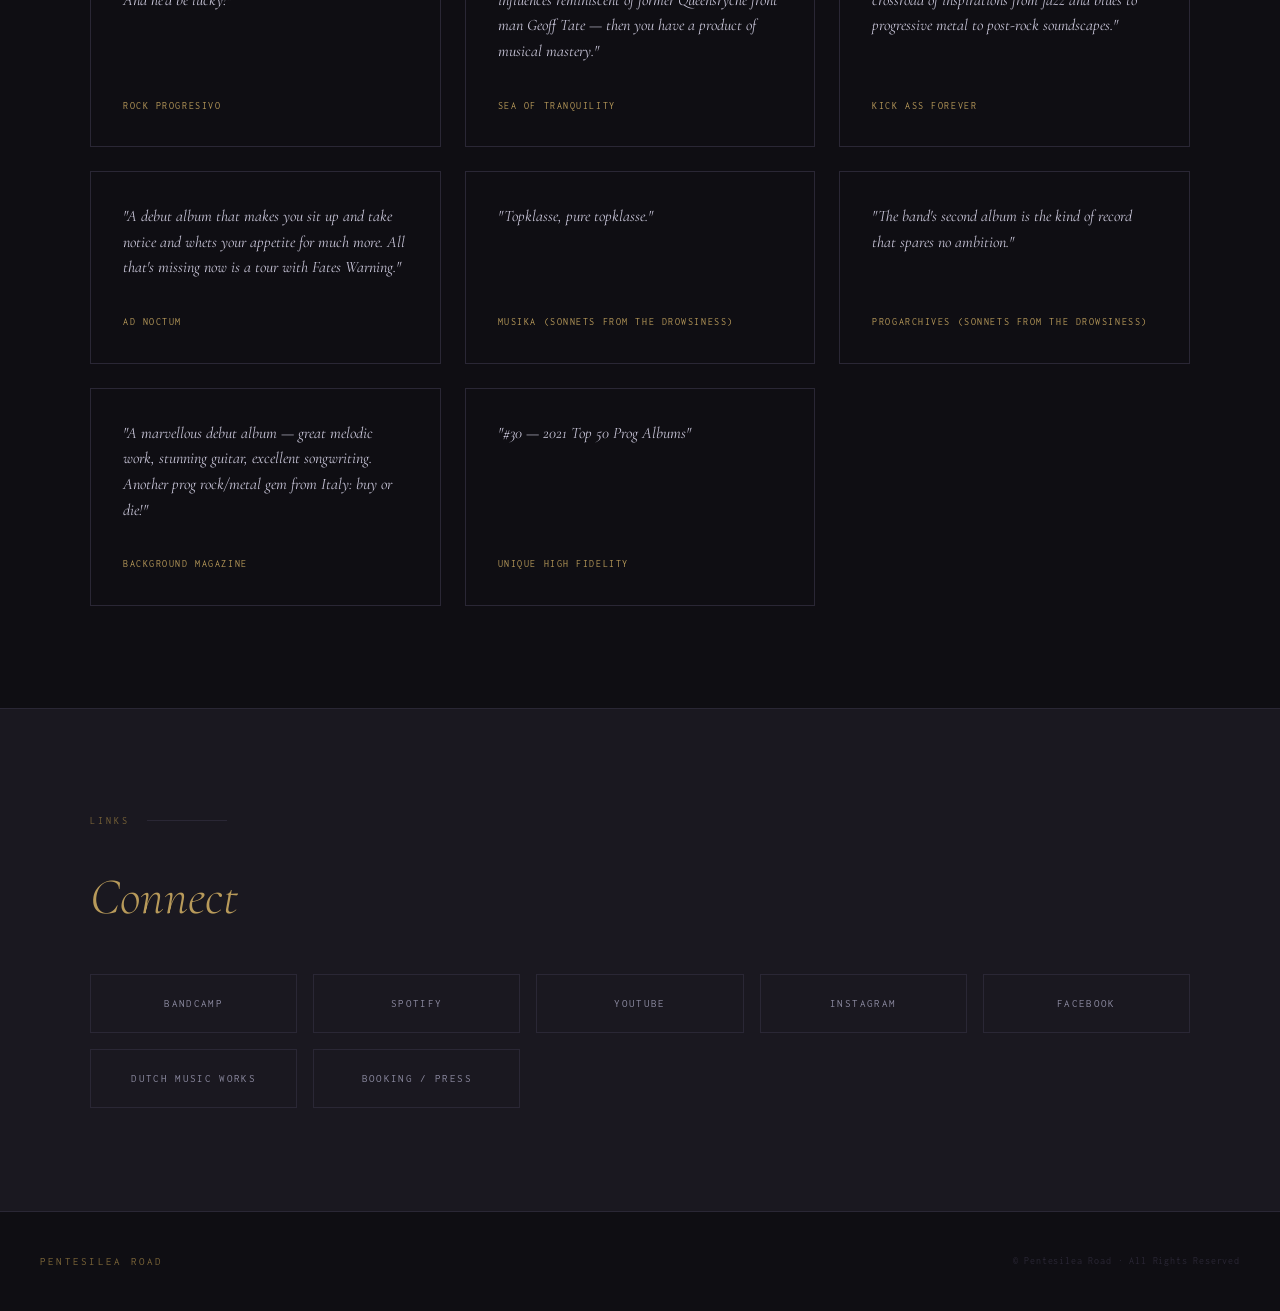
==== commit aefd4814: "Update index.html" ====
--- a/index.html
+++ b/index.html
@@ -446,7 +446,7 @@
         <div class="album-card">
           <div class="album-cover">
             <img
-              src="https://images.zoogletools.com/s:bzglfiles/u/860044/b3a50602b70fbba08e88006e8df9d8318555b985/original/copertina-firmares.jpg/!!/b%3AW1sicmVzaXplIixbNjAwLG51bGwseyJ3aXRob3V0RW5sYXJnZW1lbnQiOnRydWUsImZpdCI6Im91dHNpZGUifV1dXQ%3D%3D/meta%3AeyJzcmNCdWNrZXQiOiJiemdsZmlsZXMifQ%3D%3D.jpg"
+              src="images/meta_eyJzcmNCdWNrZXQiOiJiemdsZmlsZXMifQ%3D%3D.jpg"
               alt="Sonnets from the Drowsiness album cover"
               loading="lazy"
             />
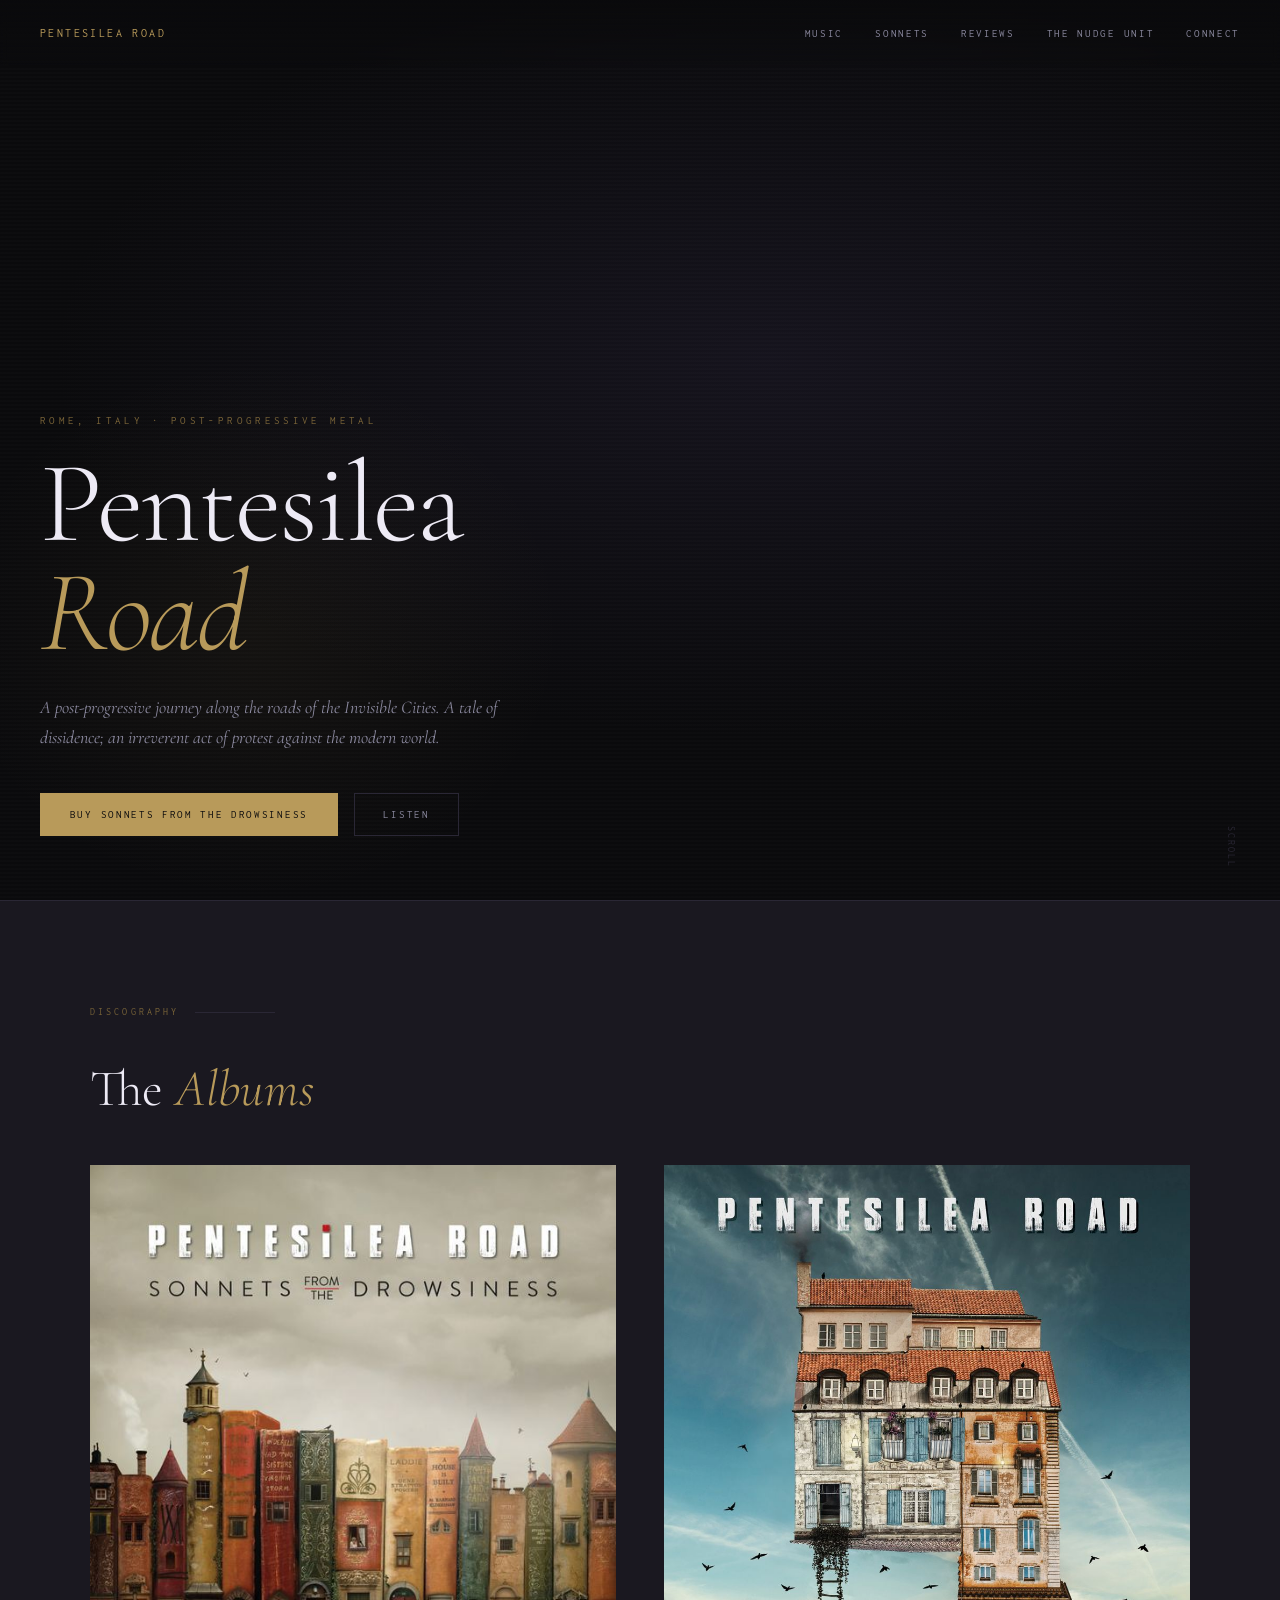
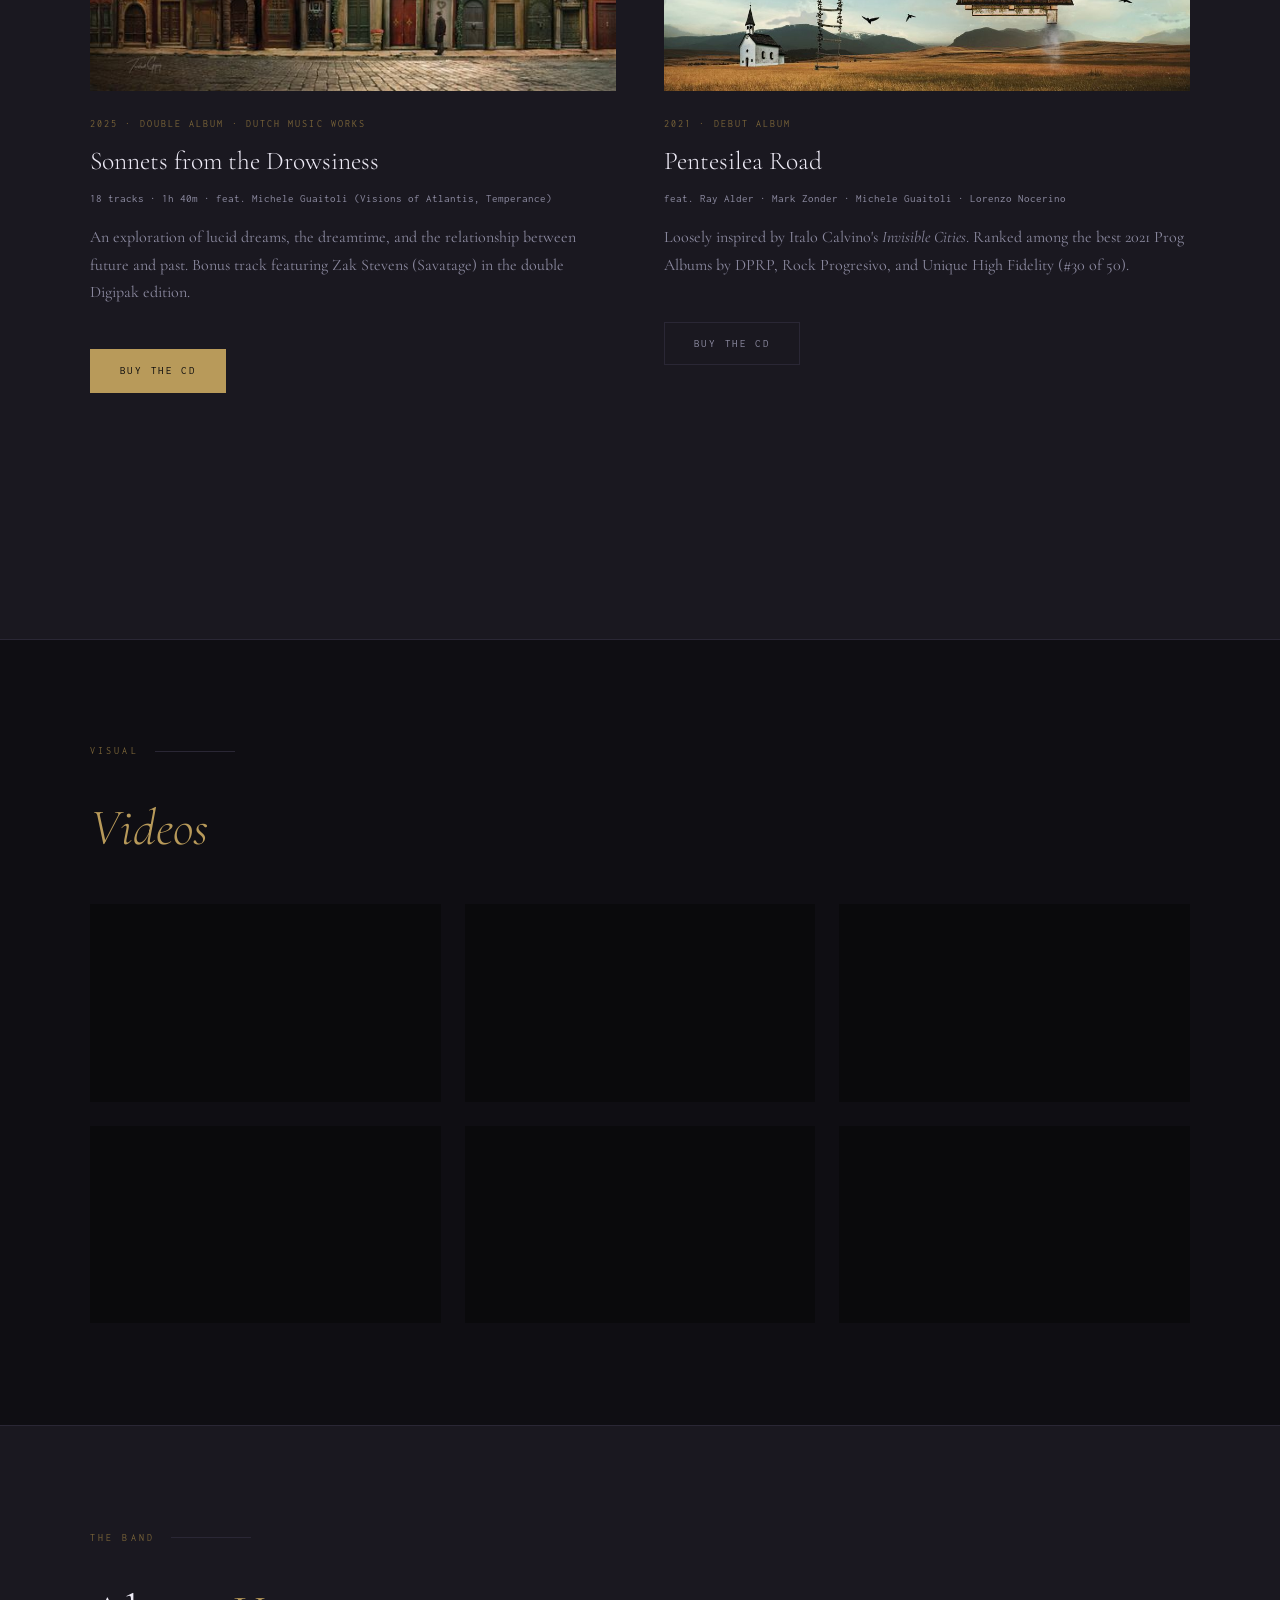
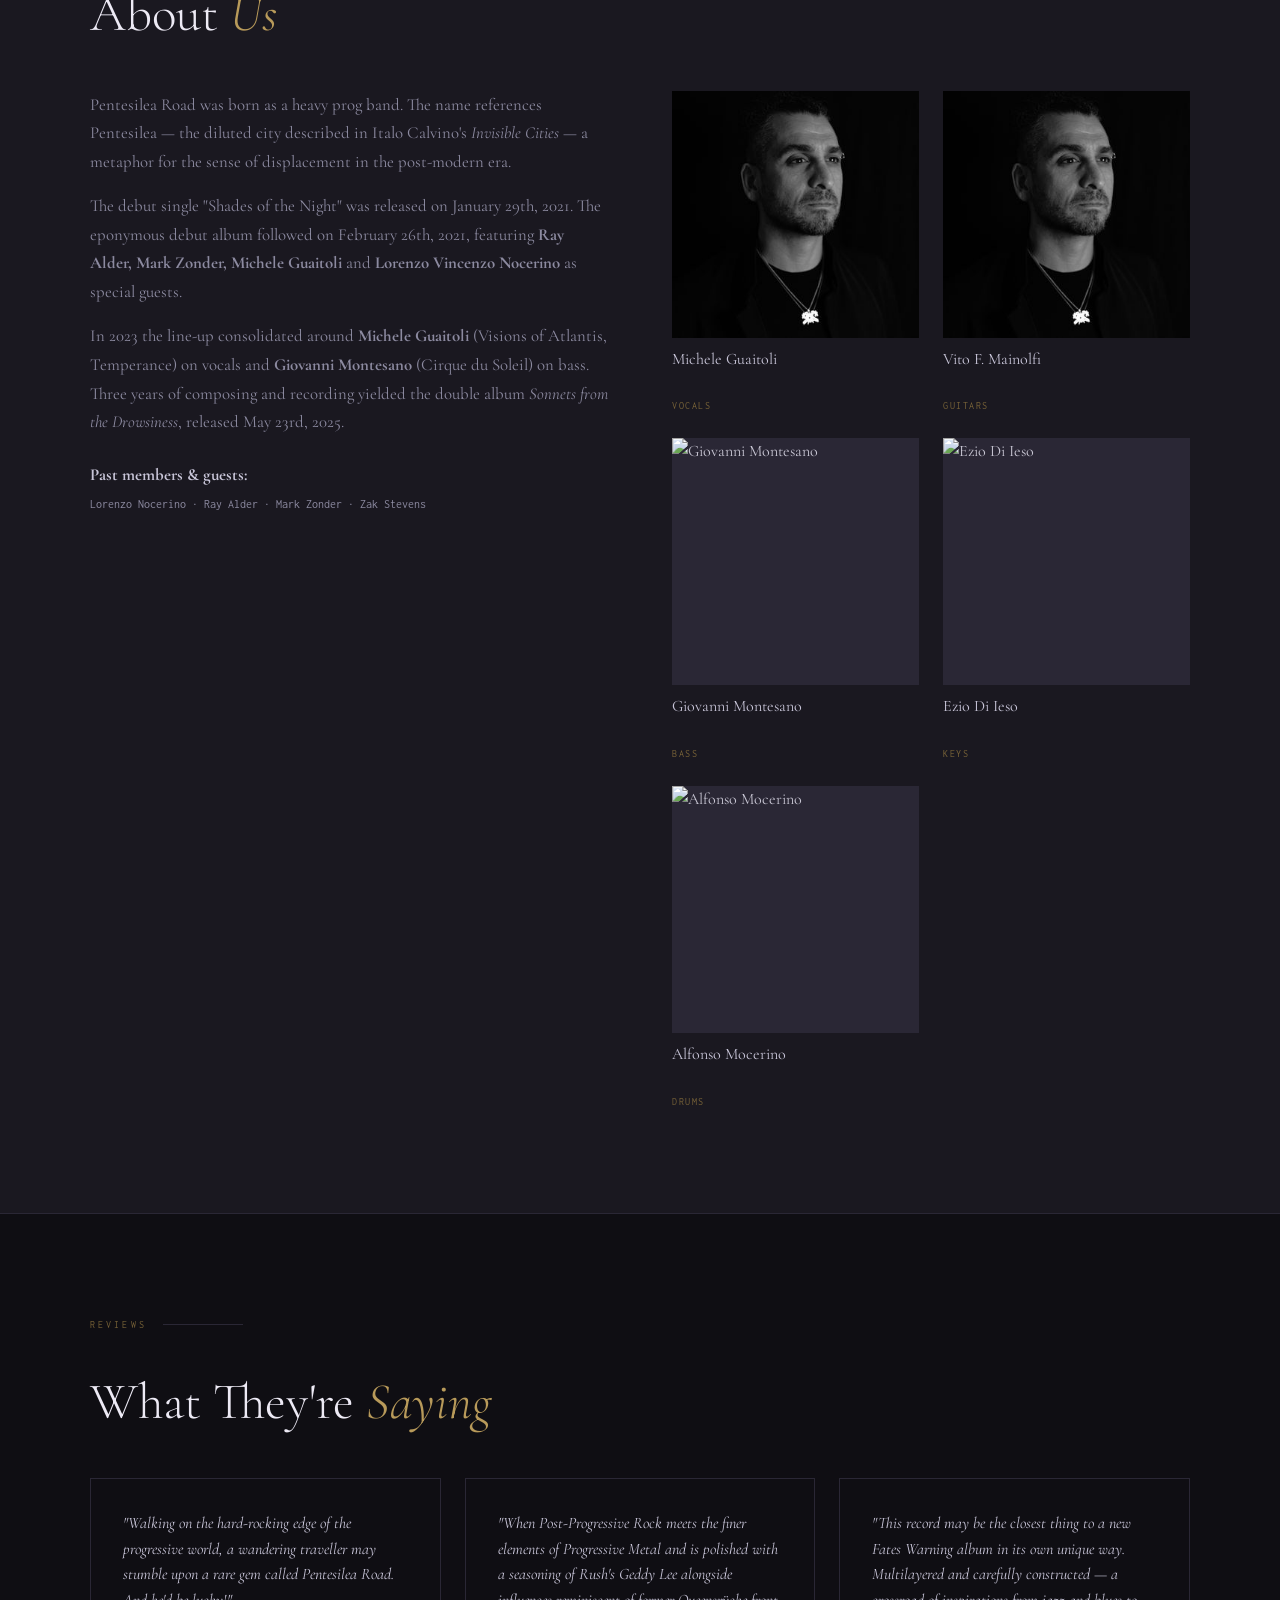
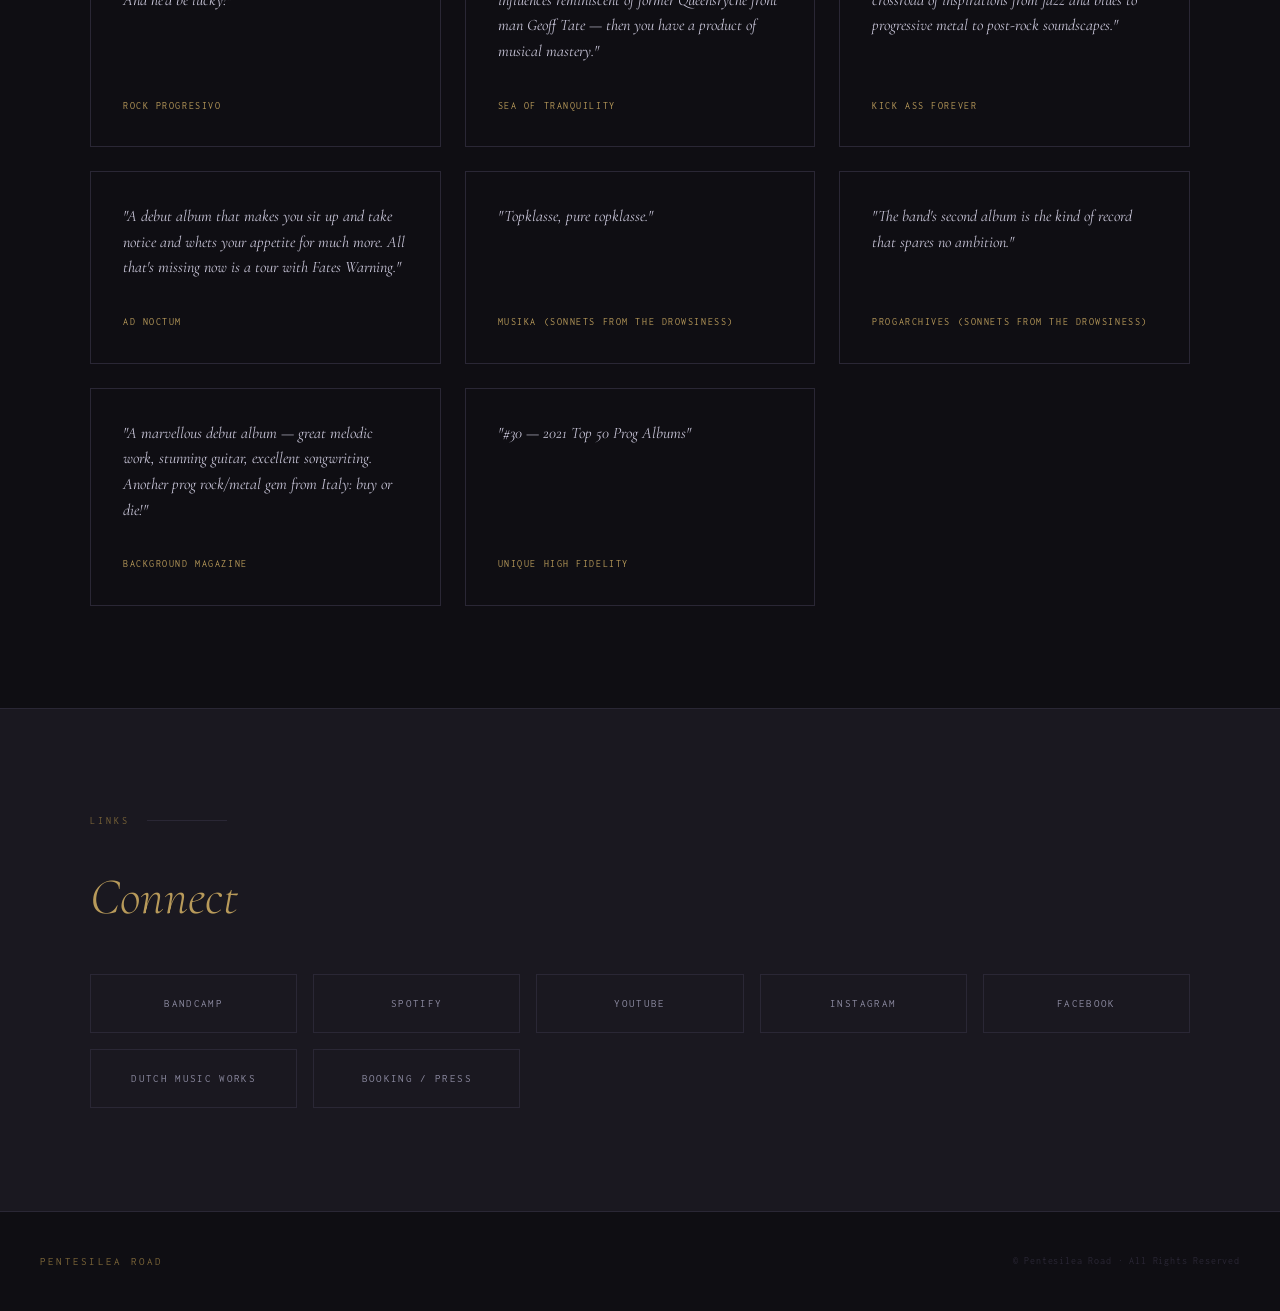
==== commit 9cceb5d6: "Update index.html" ====
--- a/index.html
+++ b/index.html
@@ -471,7 +471,7 @@
         <div class="album-card">
           <div class="album-cover">
             <img
-              src="https://images.zoogletools.com/s:bzglfiles/u/860044/60381847bd4215fa5ab5c5ee4e37165676576313/original/pentesilea-road-cover-design-1font.jpg/!!/b%3AW1sicmVzaXplIiwxMDAwXSxbIm1heCJdLFsid2UiXV0%3D/meta%3AeyJzcmNCdWNrZXQiOiJiemdsZmlsZXMifQ%3D%3D.jpg"
+              src="images/cover-debut.jpg"
               alt="Pentesilea Road debut album cover"
               loading="lazy"
             />
@@ -546,14 +546,14 @@
         <div class="members-grid">
           <div class="member">
             <div class="member-photo">
-              <img src="https://images.zoogletools.com/s:bzglfiles/u/860044/aa412afa196dfb5394b52677633bf2da2cb2d392/original/michele-b-w-retouch.jpg/!!/b%3AW1siZXh0cmFjdCIseyJsZWZ0Ijo5LCJ0b3AiOjM5MSwid2lkdGgiOjMyMzQsImhlaWdodCI6MzIzNH1dLFsicmVzaXplIiwzMzBdLFsibWF4Il0sWyJ3ZSJdXQ%3D%3D/meta%3AeyJzcmNCdWNrZXQiOiJiemdsZmlsZXMifQ%3D%3D.jpg" alt="Michele Guaitoli" loading="lazy" />
+              <img src="images/michele.jpg" alt="Michele Guaitoli" loading="lazy" />
             </div>
             <p class="member-name">Michele Guaitoli</p>
             <p class="member-role">Vocals</p>
           </div>
           <div class="member">
             <div class="member-photo">
-              <img src="https://images.zoogletools.com/s:bzglfiles/u/860044/a7c5e1de6d5e96f5c92dbf3f3cdd8d3beb3390ff/original/vito2.jpg/!!/b%3AW1siZXh0cmFjdCIseyJsZWZ0IjozMjksInRvcCI6MCwid2lkdGgiOjEwNjYsImhlaWdodCI6MTA2Nn1dLFsicmVzaXplIiwzMzBdLFsibWF4Il0sWyJ3ZSJdXQ%3D%3D/meta%3AeyJzcmNCdWNrZXQiOiJiemdsZmlsZXMifQ%3D%3D.jpg" alt="Vito F. Mainolfi" loading="lazy" />
+              <img src="images/michele.jpg" alt="Vito F. Mainolfi" loading="lazy" />
             </div>
             <p class="member-name">Vito F. Mainolfi</p>
             <p class="member-role">Guitars</p>
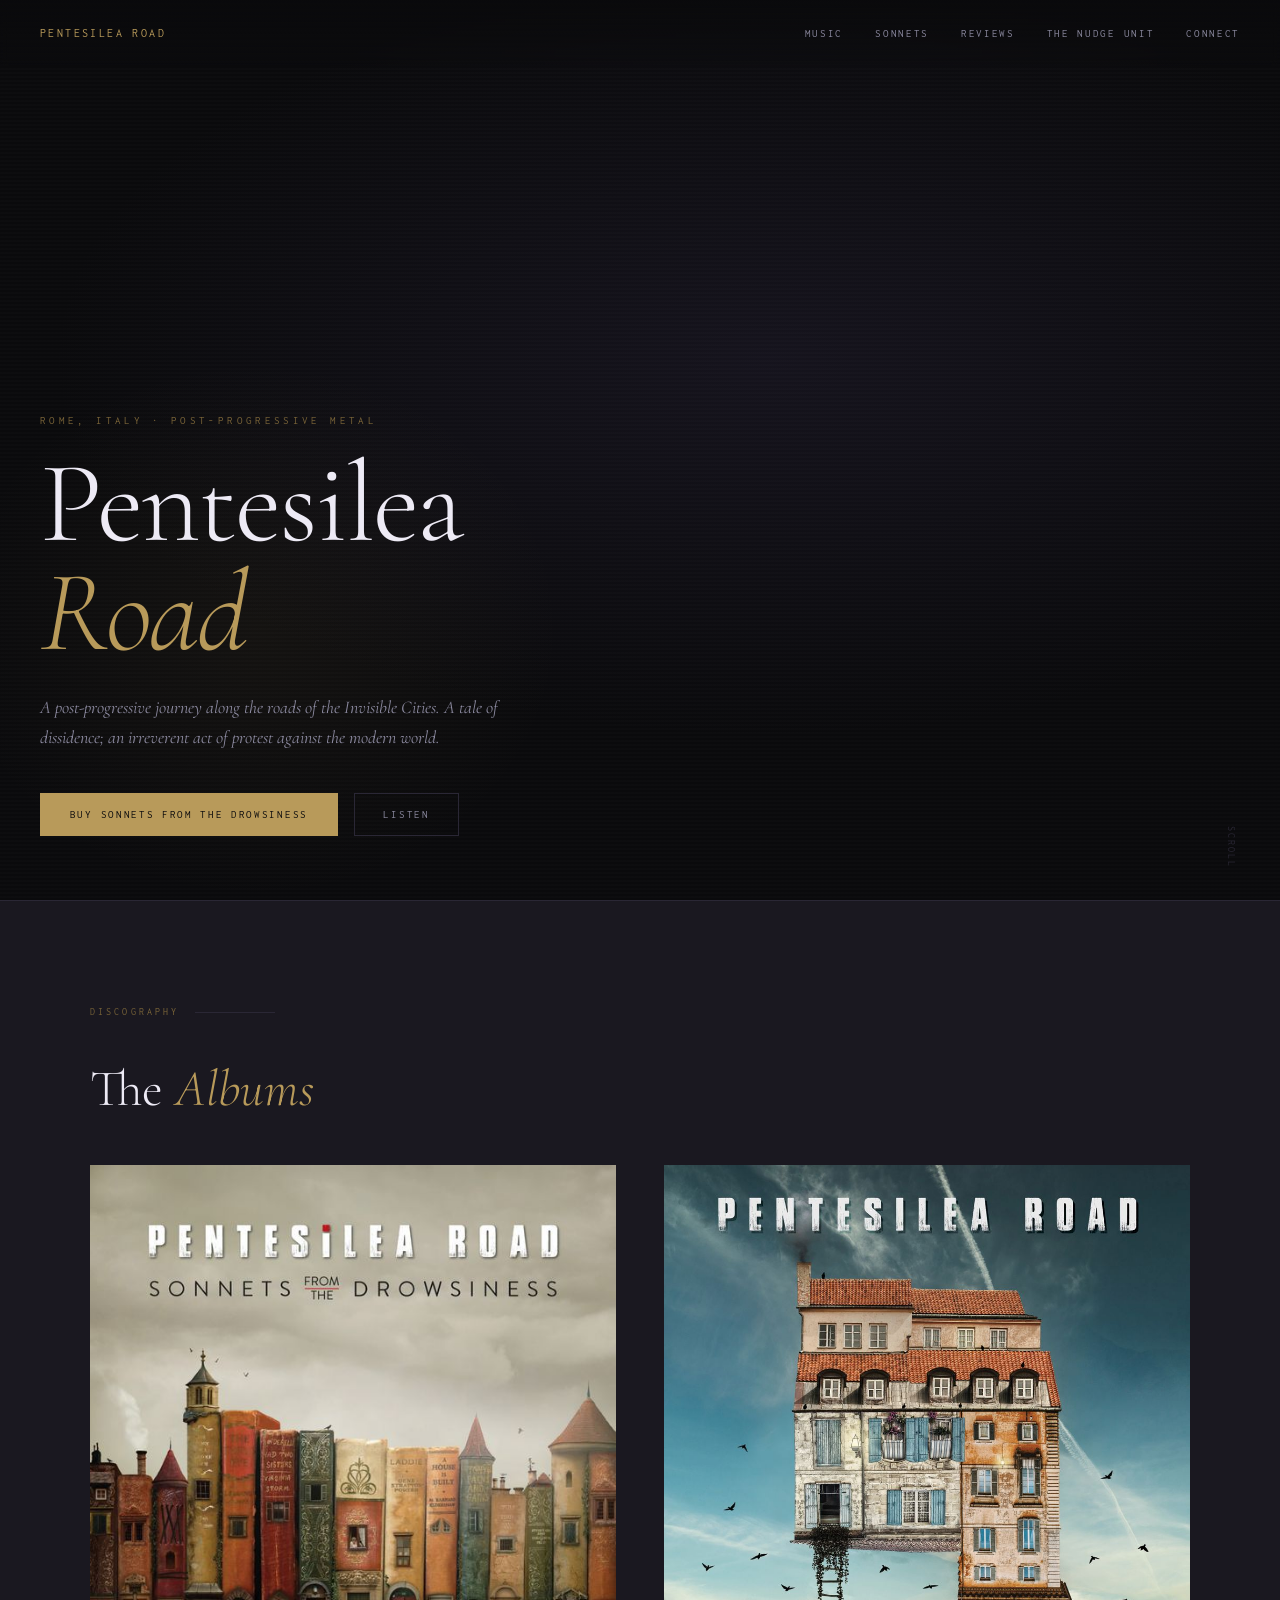
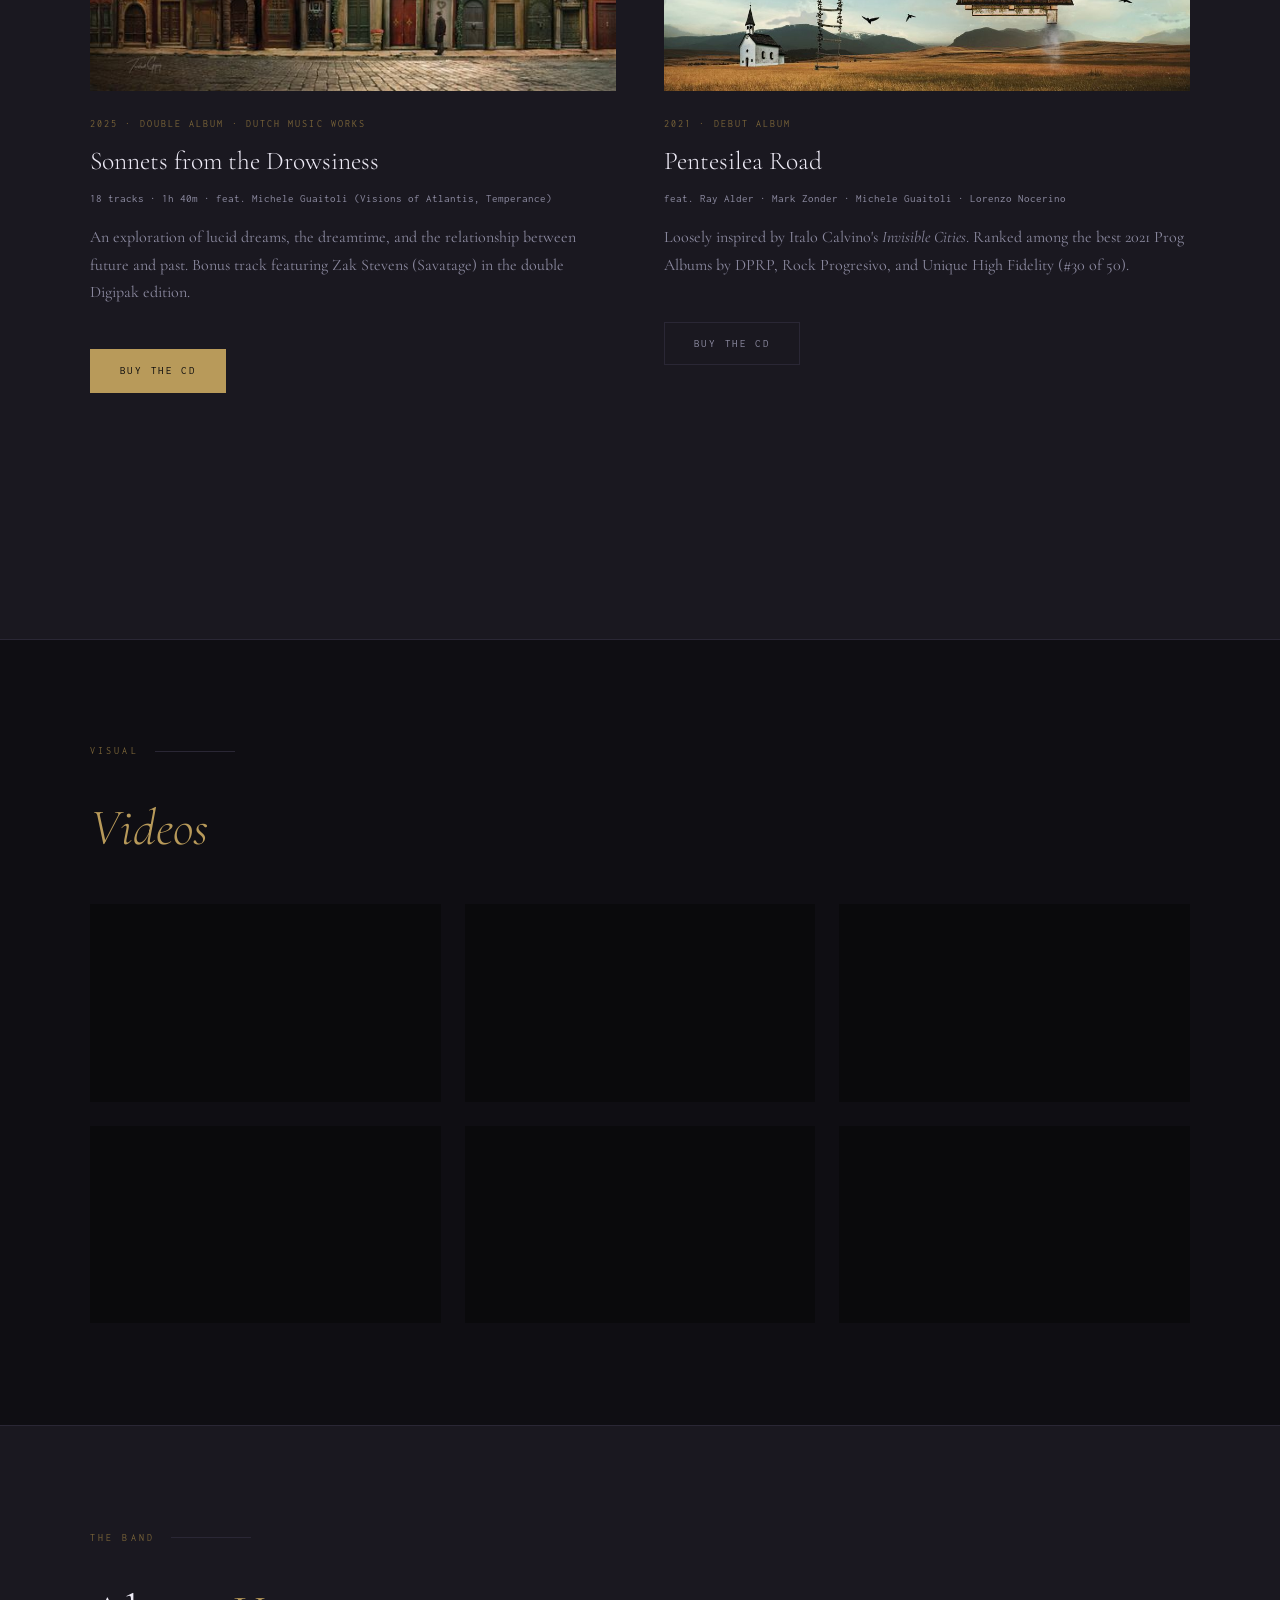
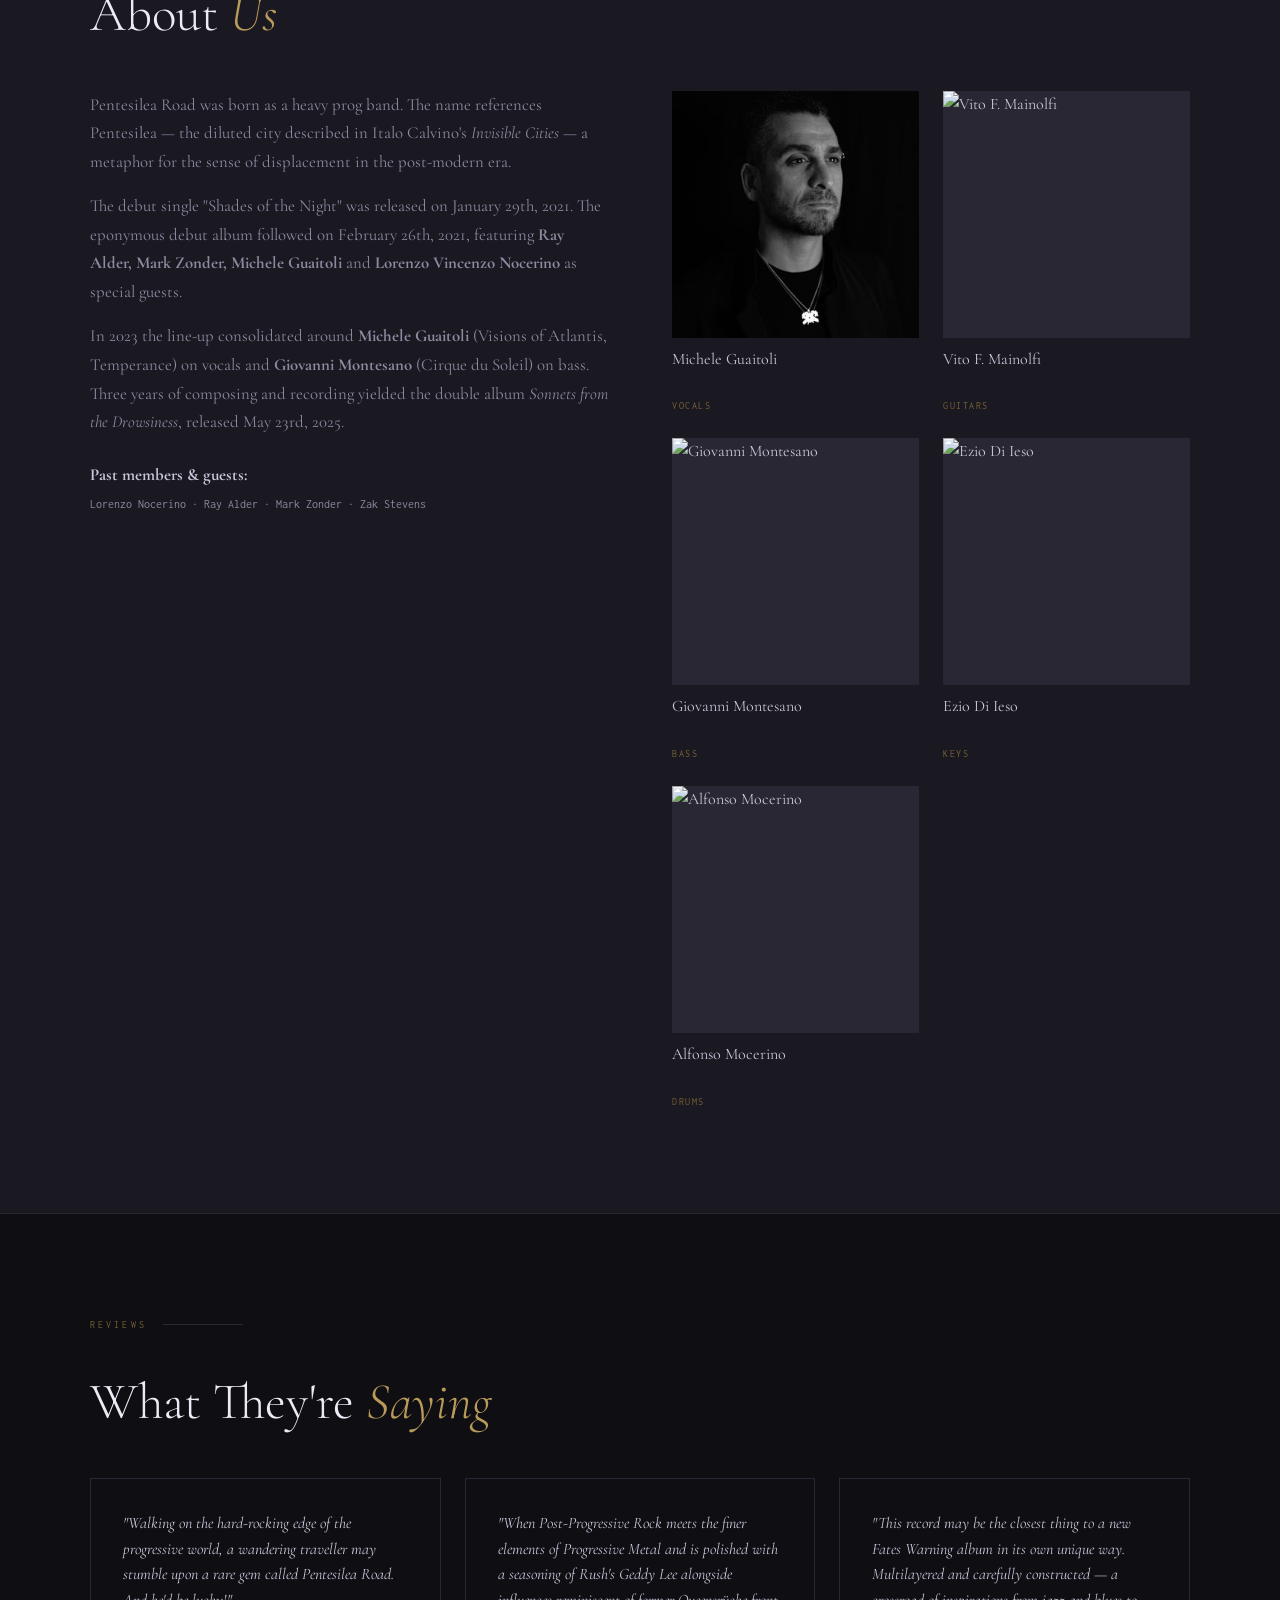
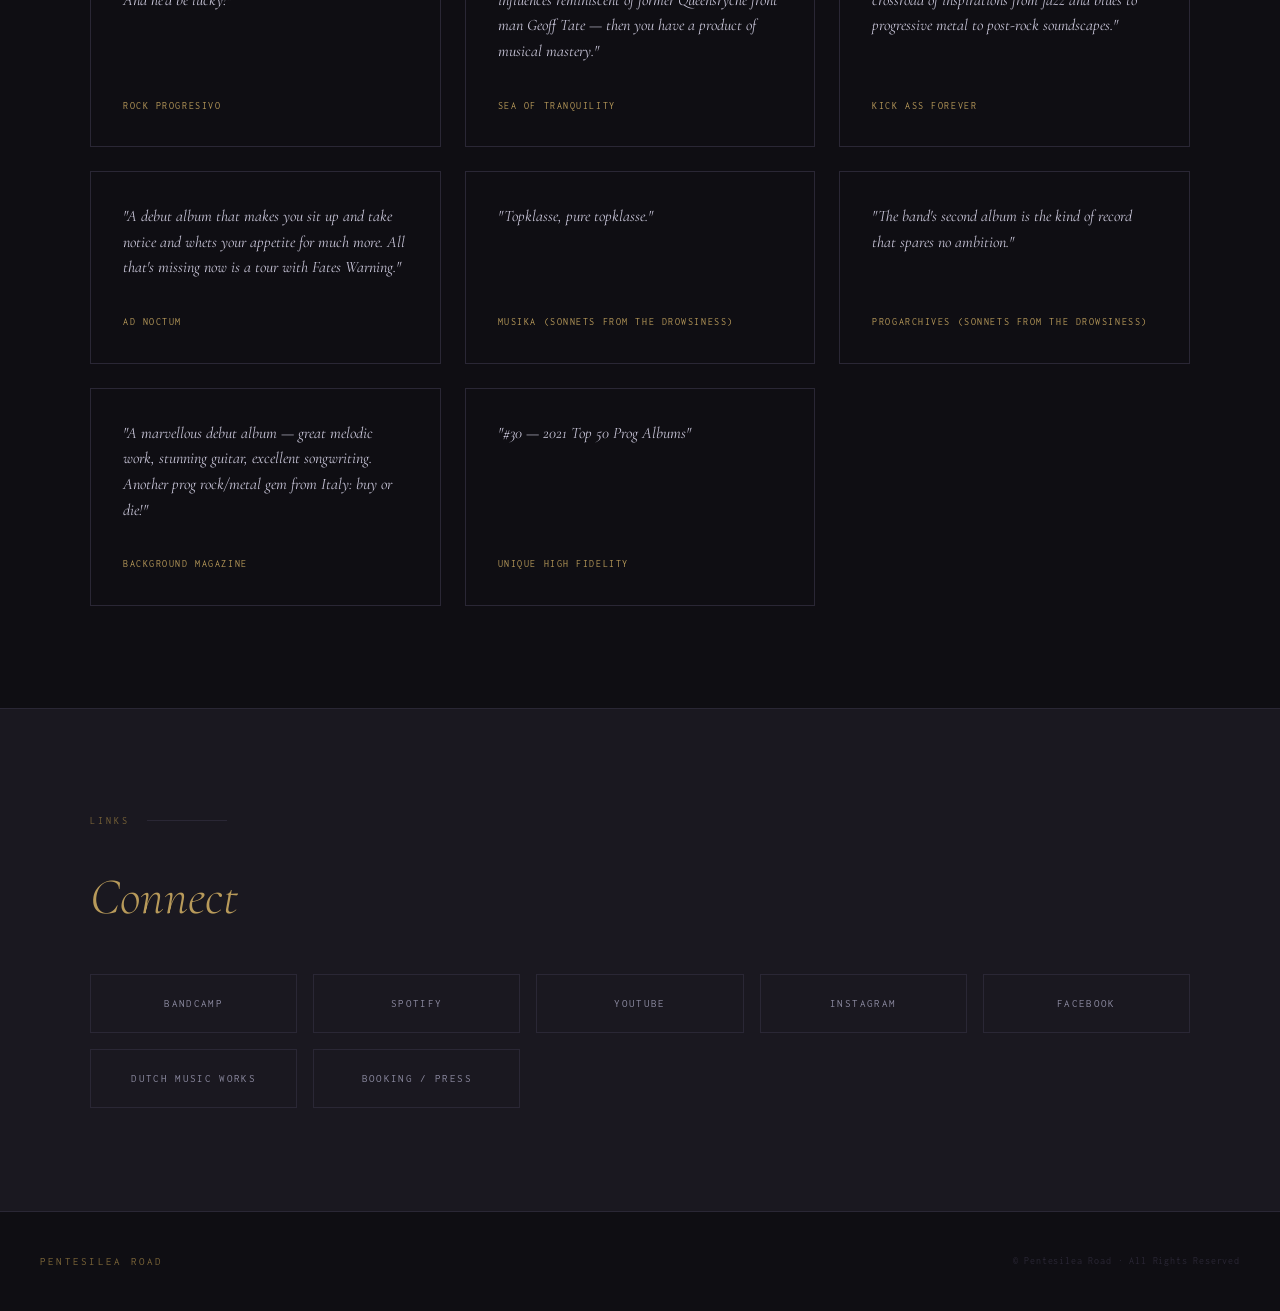
==== commit 756be6e4: "Update index.html" ====
--- a/index.html
+++ b/index.html
@@ -553,28 +553,28 @@
           </div>
           <div class="member">
             <div class="member-photo">
-              <img src="images/michele.jpg" alt="Vito F. Mainolfi" loading="lazy" />
+              <img src="images/vito.jpg" alt="Vito F. Mainolfi" loading="lazy" />
             </div>
             <p class="member-name">Vito F. Mainolfi</p>
             <p class="member-role">Guitars</p>
           </div>
           <div class="member">
             <div class="member-photo">
-              <img src="https://images.zoogletools.com/s:bzglfiles/u/860044/e4ba51d1e04f813c9b0f95758c4548e69f94d3cc/original/giovanni1.jpg/!!/b%3AW1siZXh0cmFjdCIseyJsZWZ0IjoyNjcsInRvcCI6MCwid2lkdGgiOjEwNjYsImhlaWdodCI6MTA2Nn1dLFsicmVzaXplIiwzMzBdLFsibWF4Il0sWyJ3ZSJdXQ%3D%3D/meta%3AeyJzcmNCdWNrZXQiOiJiemdsZmlsZXMifQ%3D%3D.jpg" alt="Giovanni Montesano" loading="lazy" />
+              <img src="images/giovanni.jpg" alt="Giovanni Montesano" loading="lazy" />
             </div>
             <p class="member-name">Giovanni Montesano</p>
             <p class="member-role">Bass</p>
           </div>
           <div class="member">
             <div class="member-photo">
-              <img src="https://images.zoogletools.com/s:bzglfiles/u/860044/b37bc377e107bbc69d8f41c84bc4a30ca47b6f8b/original/img-0123.jpg/!!/b%3AW1siZXh0cmFjdCIseyJsZWZ0IjoyNTQsInRvcCI6MTUxOCwid2lkdGgiOjQ2MTYsImhlaWdodCI6NDYxNn1dLFsicmVzaXplIiwzMzBdLFsibWF4Il0sWyJ3ZSJdXQ%3D%3D/meta%3AeyJzcmNCdWNrZXQiOiJiemdsZmlsZXMifQ%3D%3D.jpg" alt="Ezio Di Ieso" loading="lazy" />
+              <img src="images/ezio.jpg" alt="Ezio Di Ieso" loading="lazy" />
             </div>
             <p class="member-name">Ezio Di Ieso</p>
             <p class="member-role">Keys</p>
           </div>
           <div class="member">
             <div class="member-photo">
-              <img src="https://images.zoogletools.com/s:bzglfiles/u/860044/52d69c6560690f161fb3267b08a2d24e4a0bcc01/original/alfo1.jpg/!!/b%3AW1siZXh0cmFjdCIseyJsZWZ0IjoxMDMyLCJ0b3AiOjQ1NSwid2lkdGgiOjI0ODQsImhlaWdodCI6MjQ4NH1dLFsicmVzaXplIiwzMzBdLFsibWF4Il0sWyJ3ZSJdXQ%3D%3D/meta%3AeyJzcmNCdWNrZXQiOiJiemdsZmlsZXMifQ%3D%3D.jpg" alt="Alfonso Mocerino" loading="lazy" />
+              <img src="images/alfonso.jpg" alt="Alfonso Mocerino" loading="lazy" />
             </div>
             <p class="member-name">Alfonso Mocerino</p>
             <p class="member-role">Drums</p>
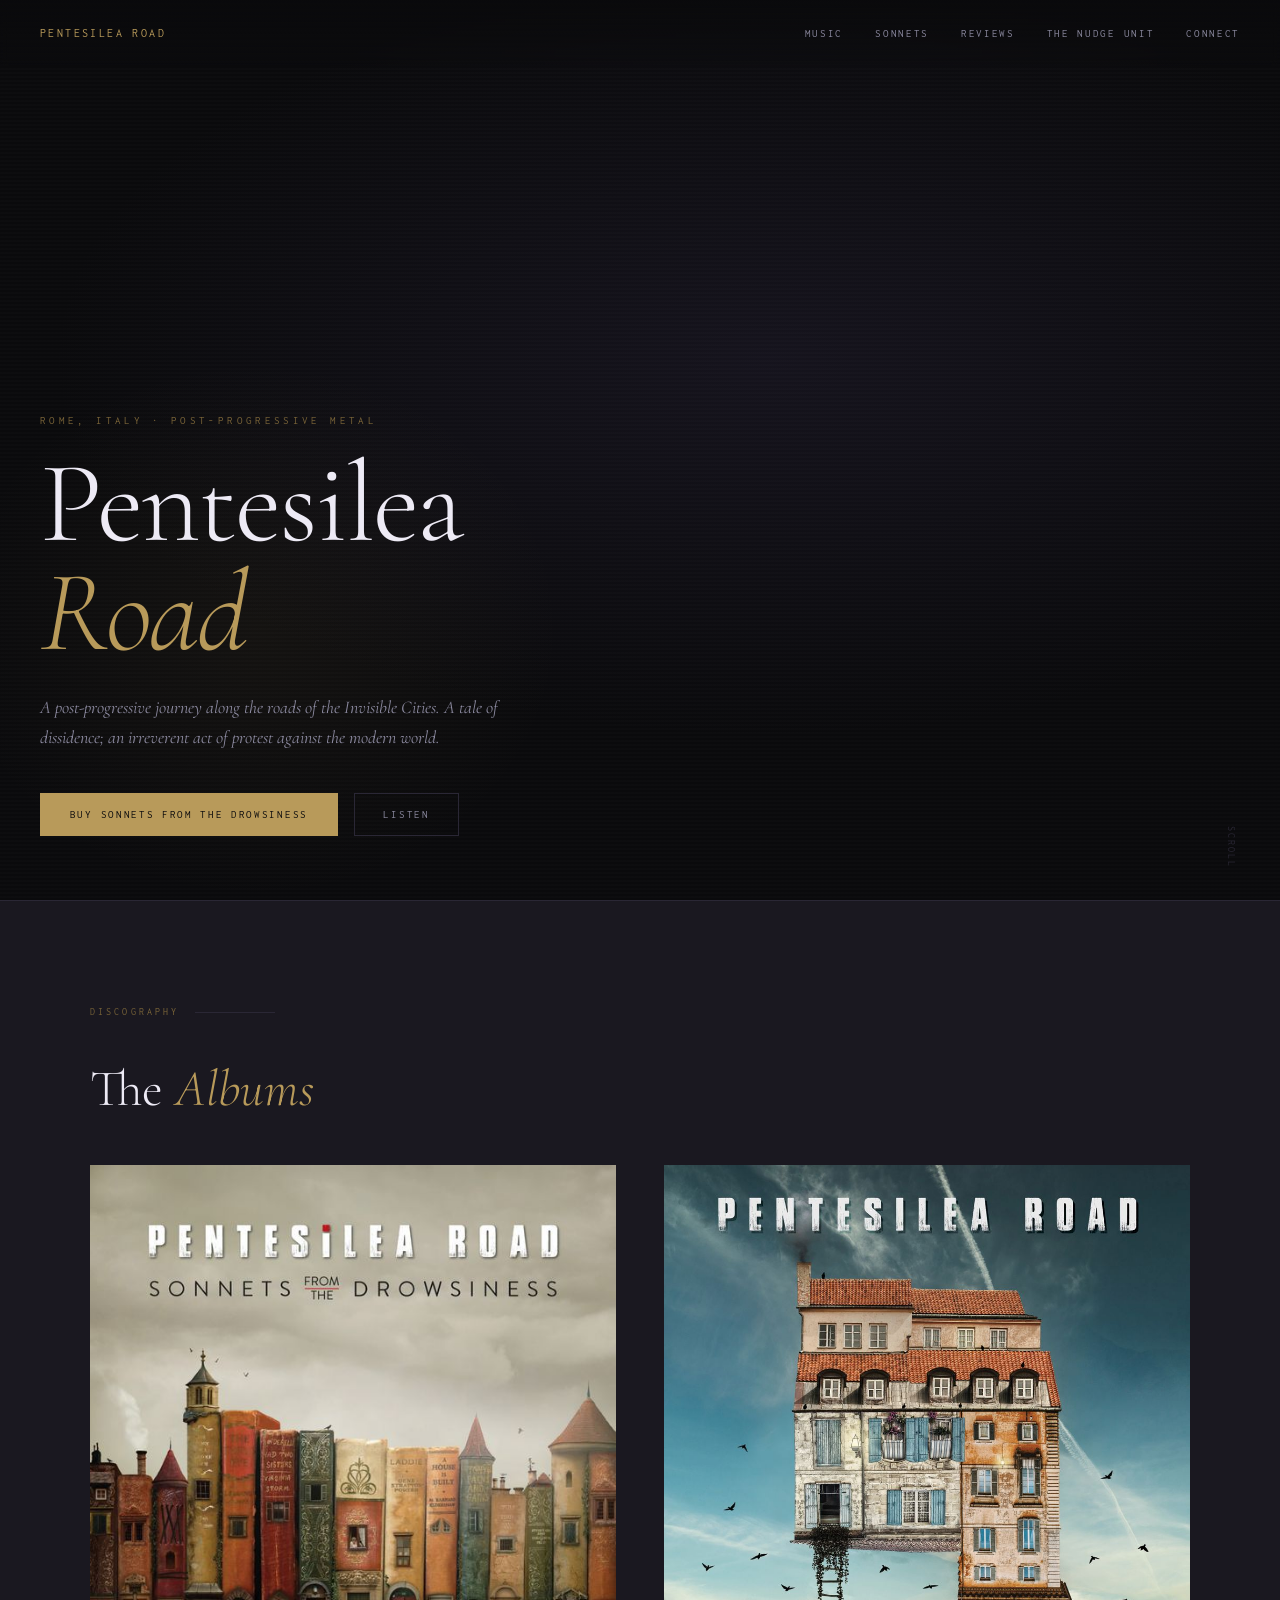
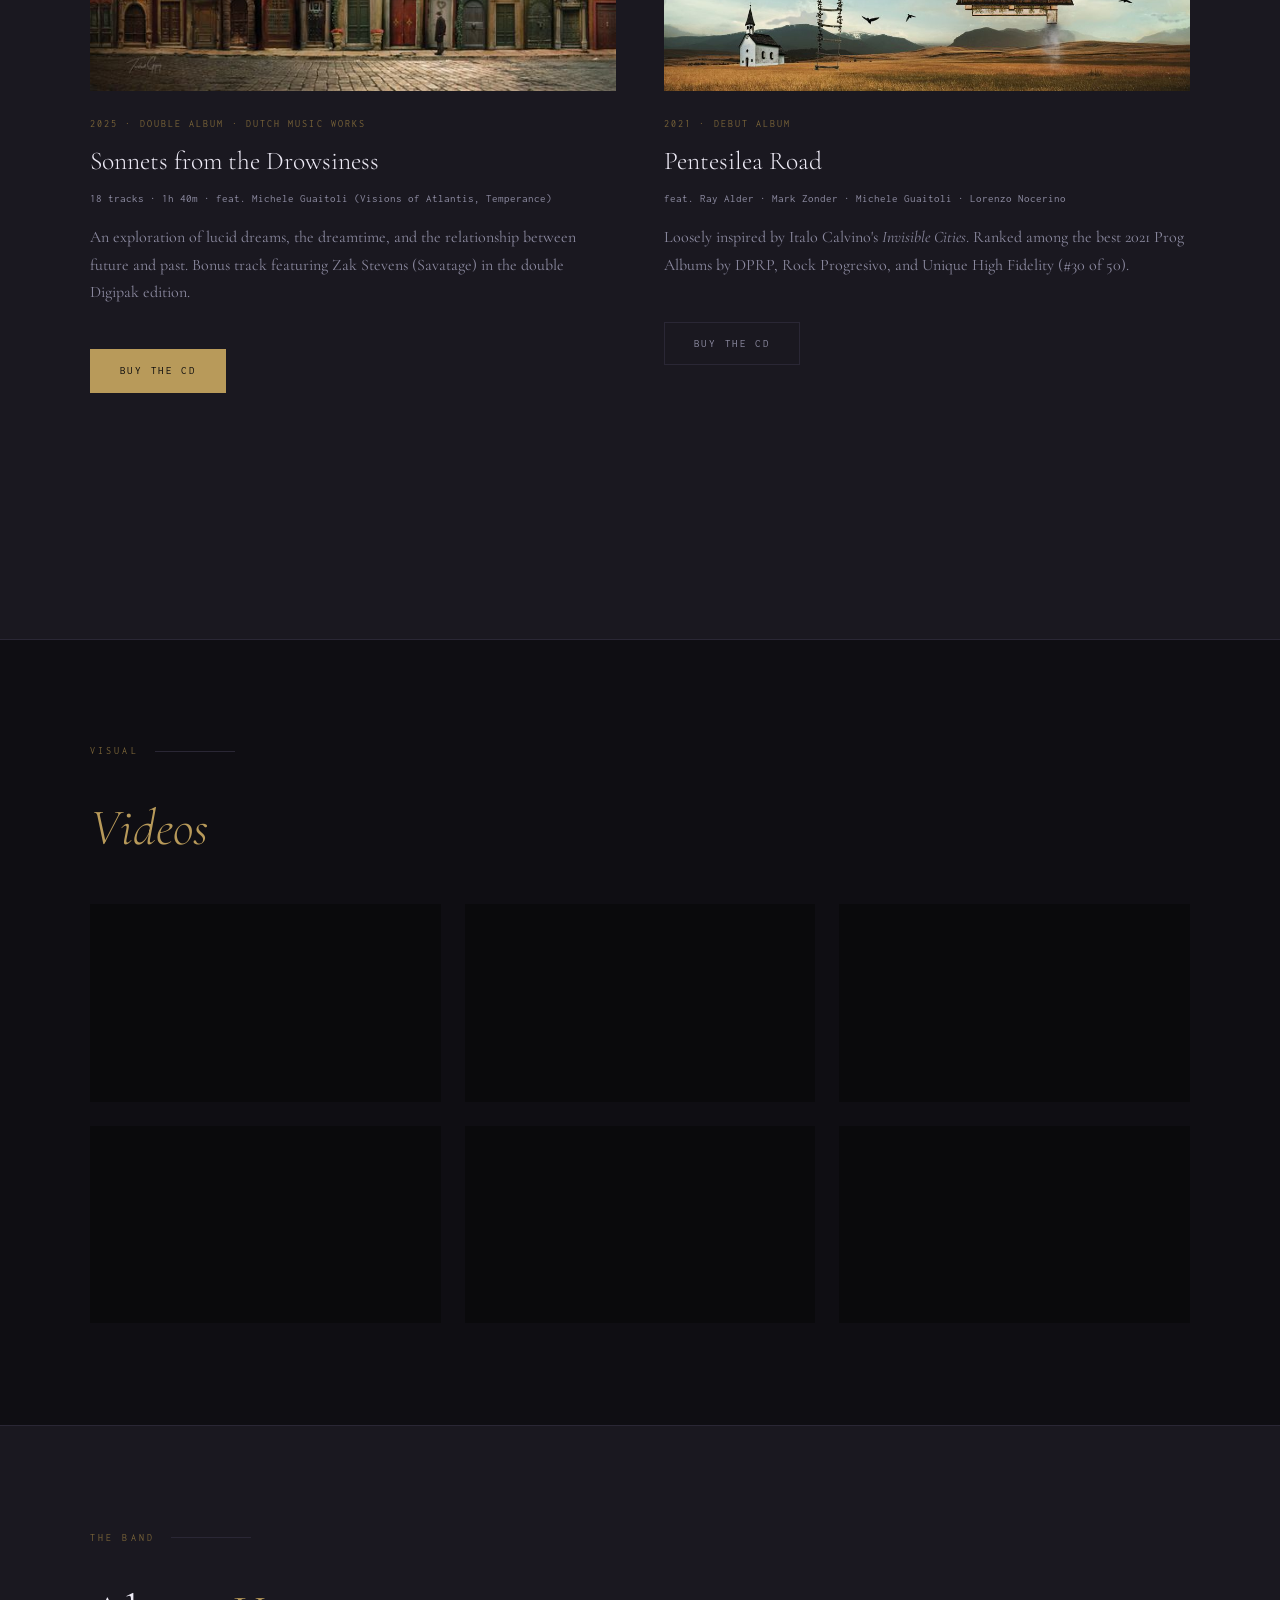
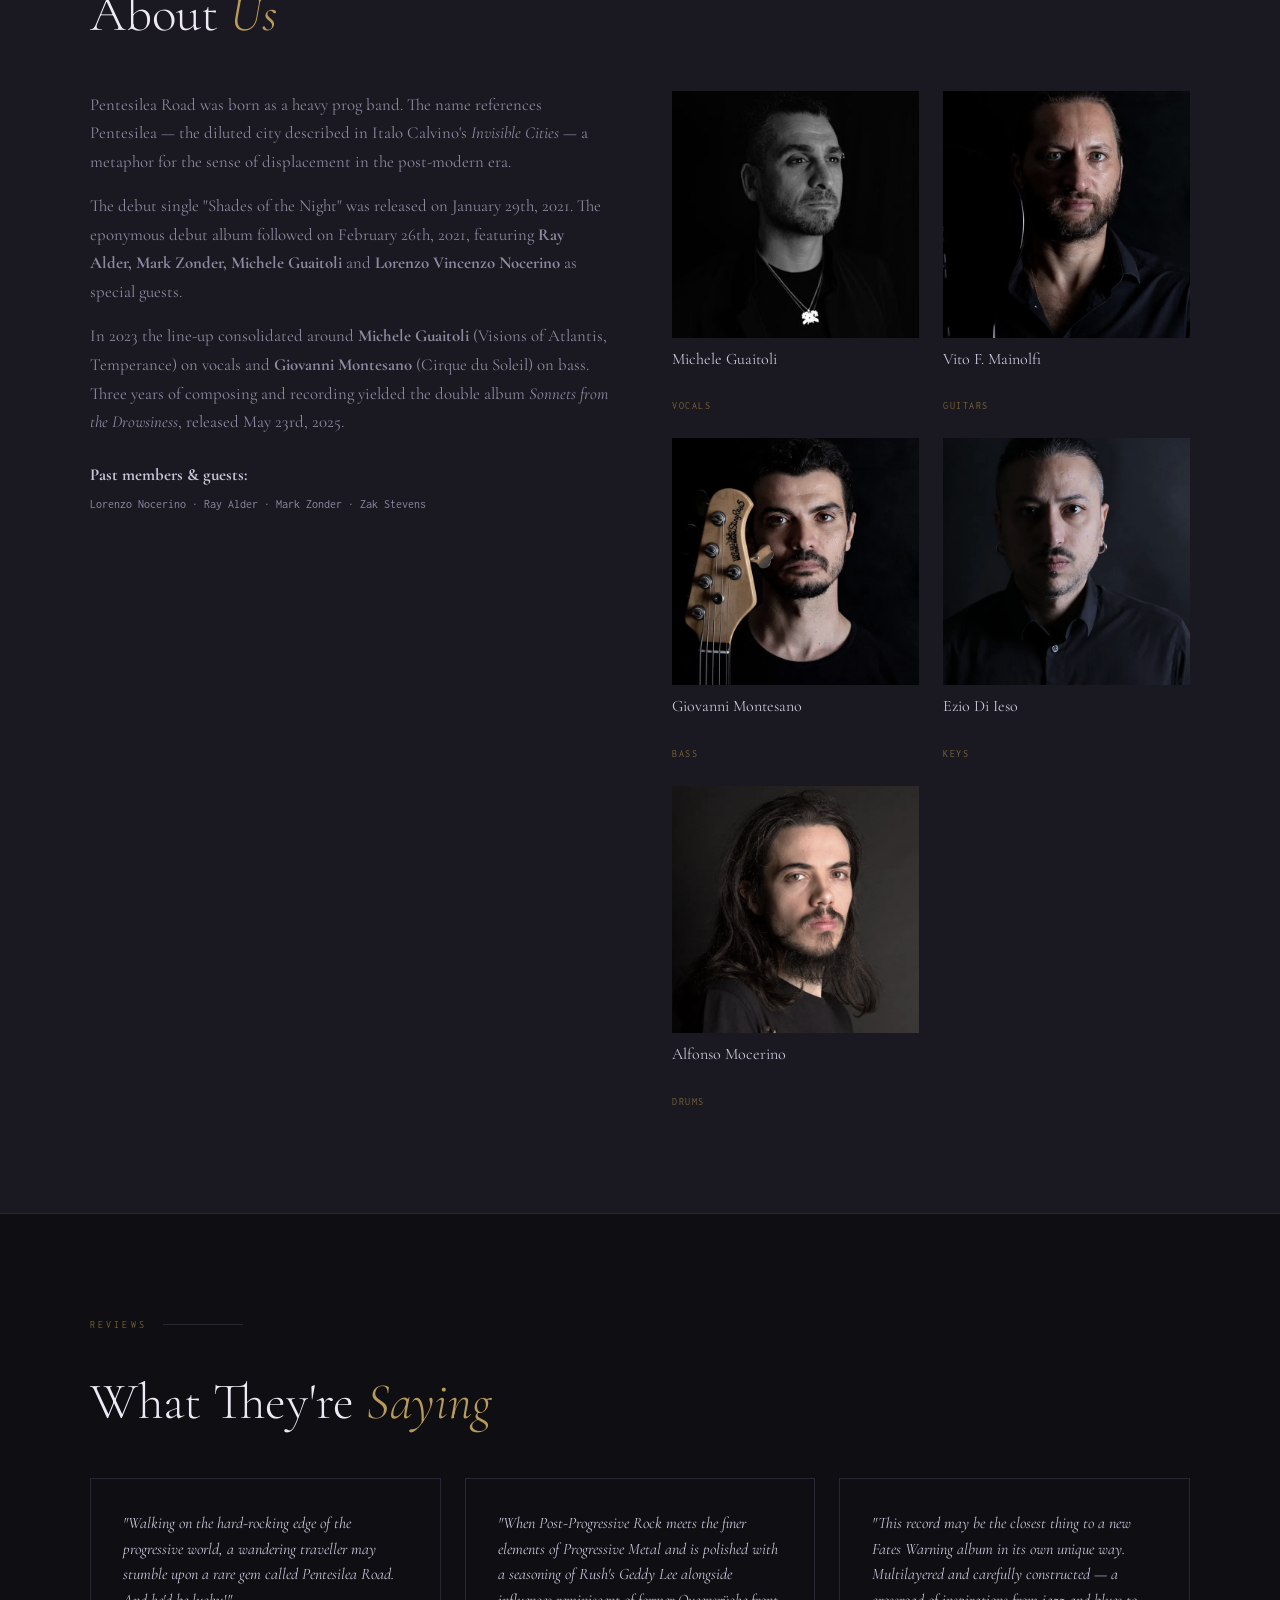
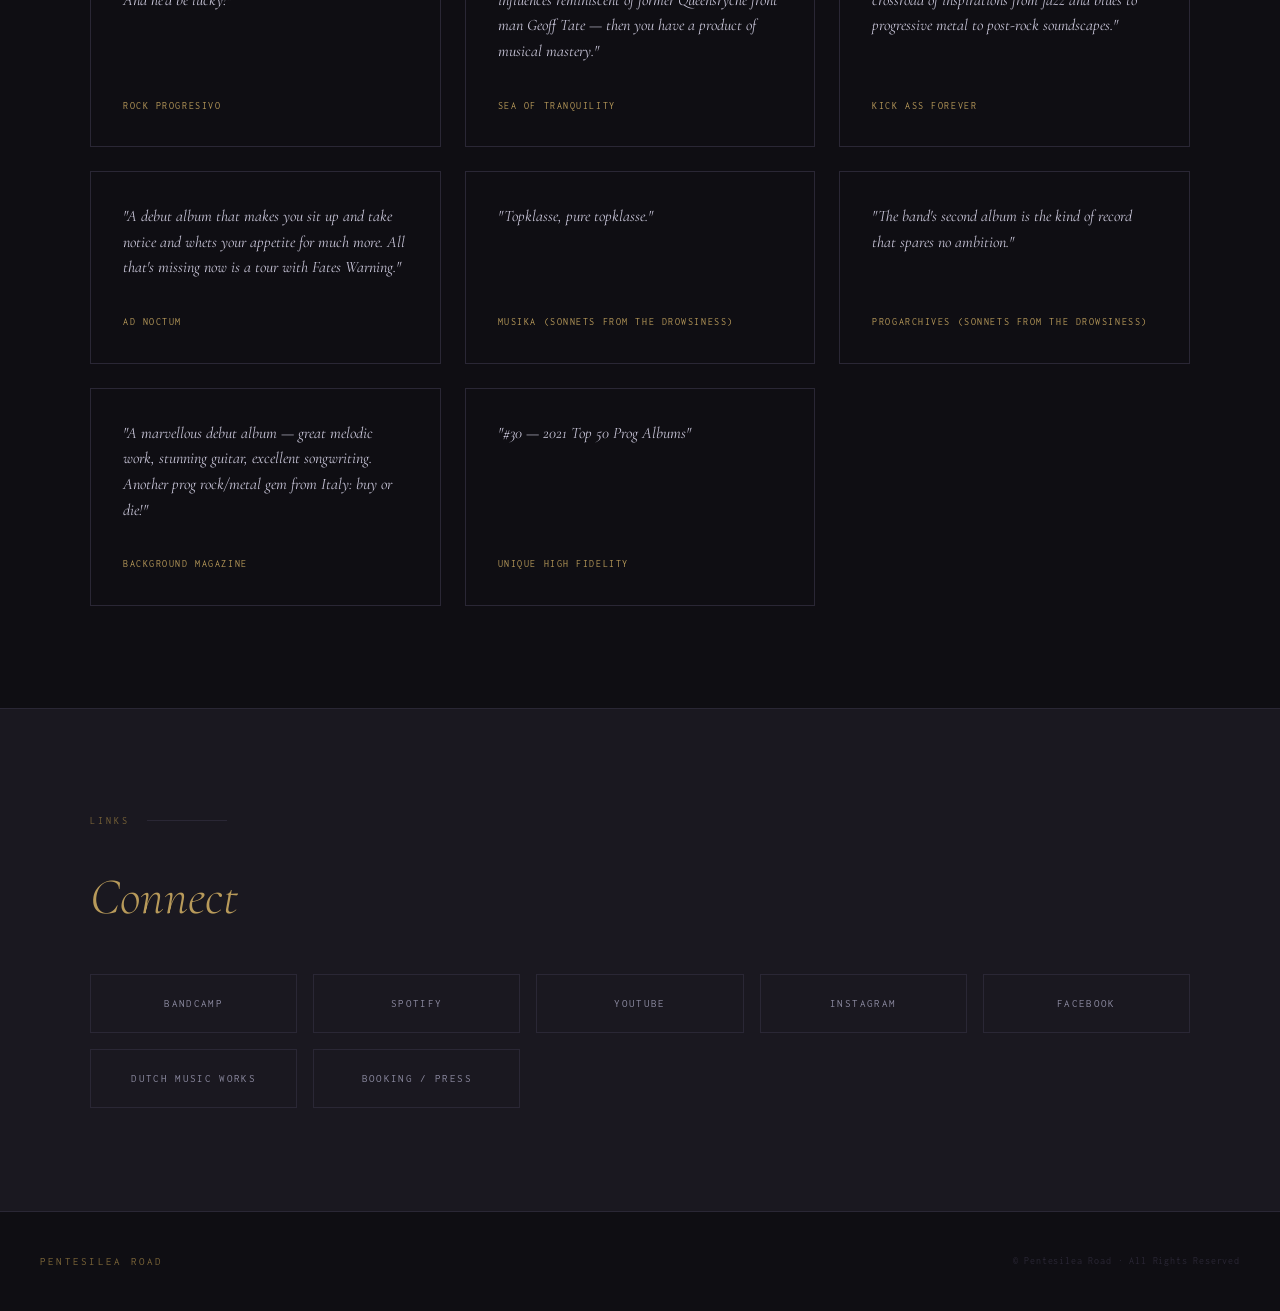
==== commit 4fd7cc81: "Update index.html" ====
--- a/index.html
+++ b/index.html
@@ -1,4 +1,5 @@
 <!DOCTYPE html>
+
 <html lang="en">
 <head>
   <meta charset="UTF-8" />
@@ -13,7 +14,7 @@
   <link href="https://fonts.googleapis.com/css2?family=Cormorant+Garamond:ital,wght@0,300;0,400;0,600;1,300;1,400&family=Inconsolata:wght@300;400&display=swap" rel="stylesheet" />
 
   <style>
-    /* ── TOKENS ── */
+    /* ── TOKENS ── test */
     :root {
       --ink:      #0a0a0c;
       --paper:    #0f0e13;
